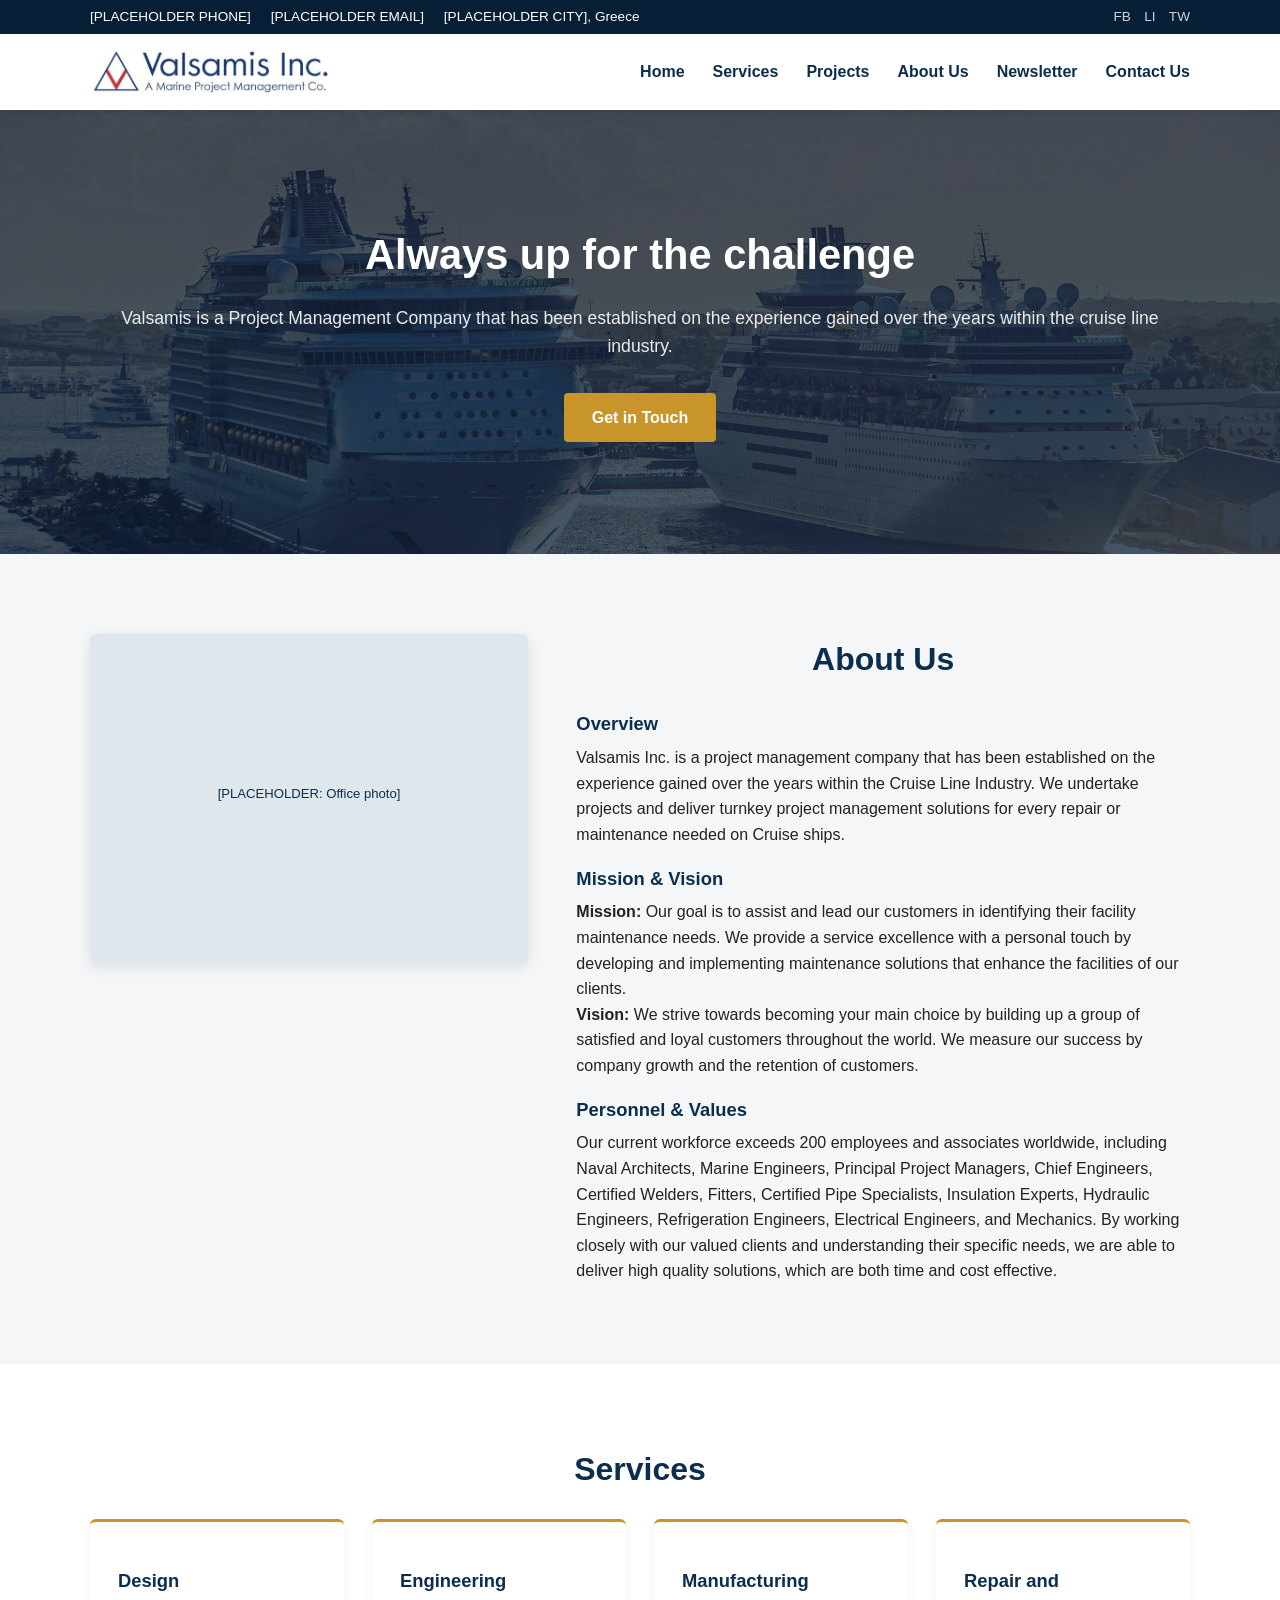
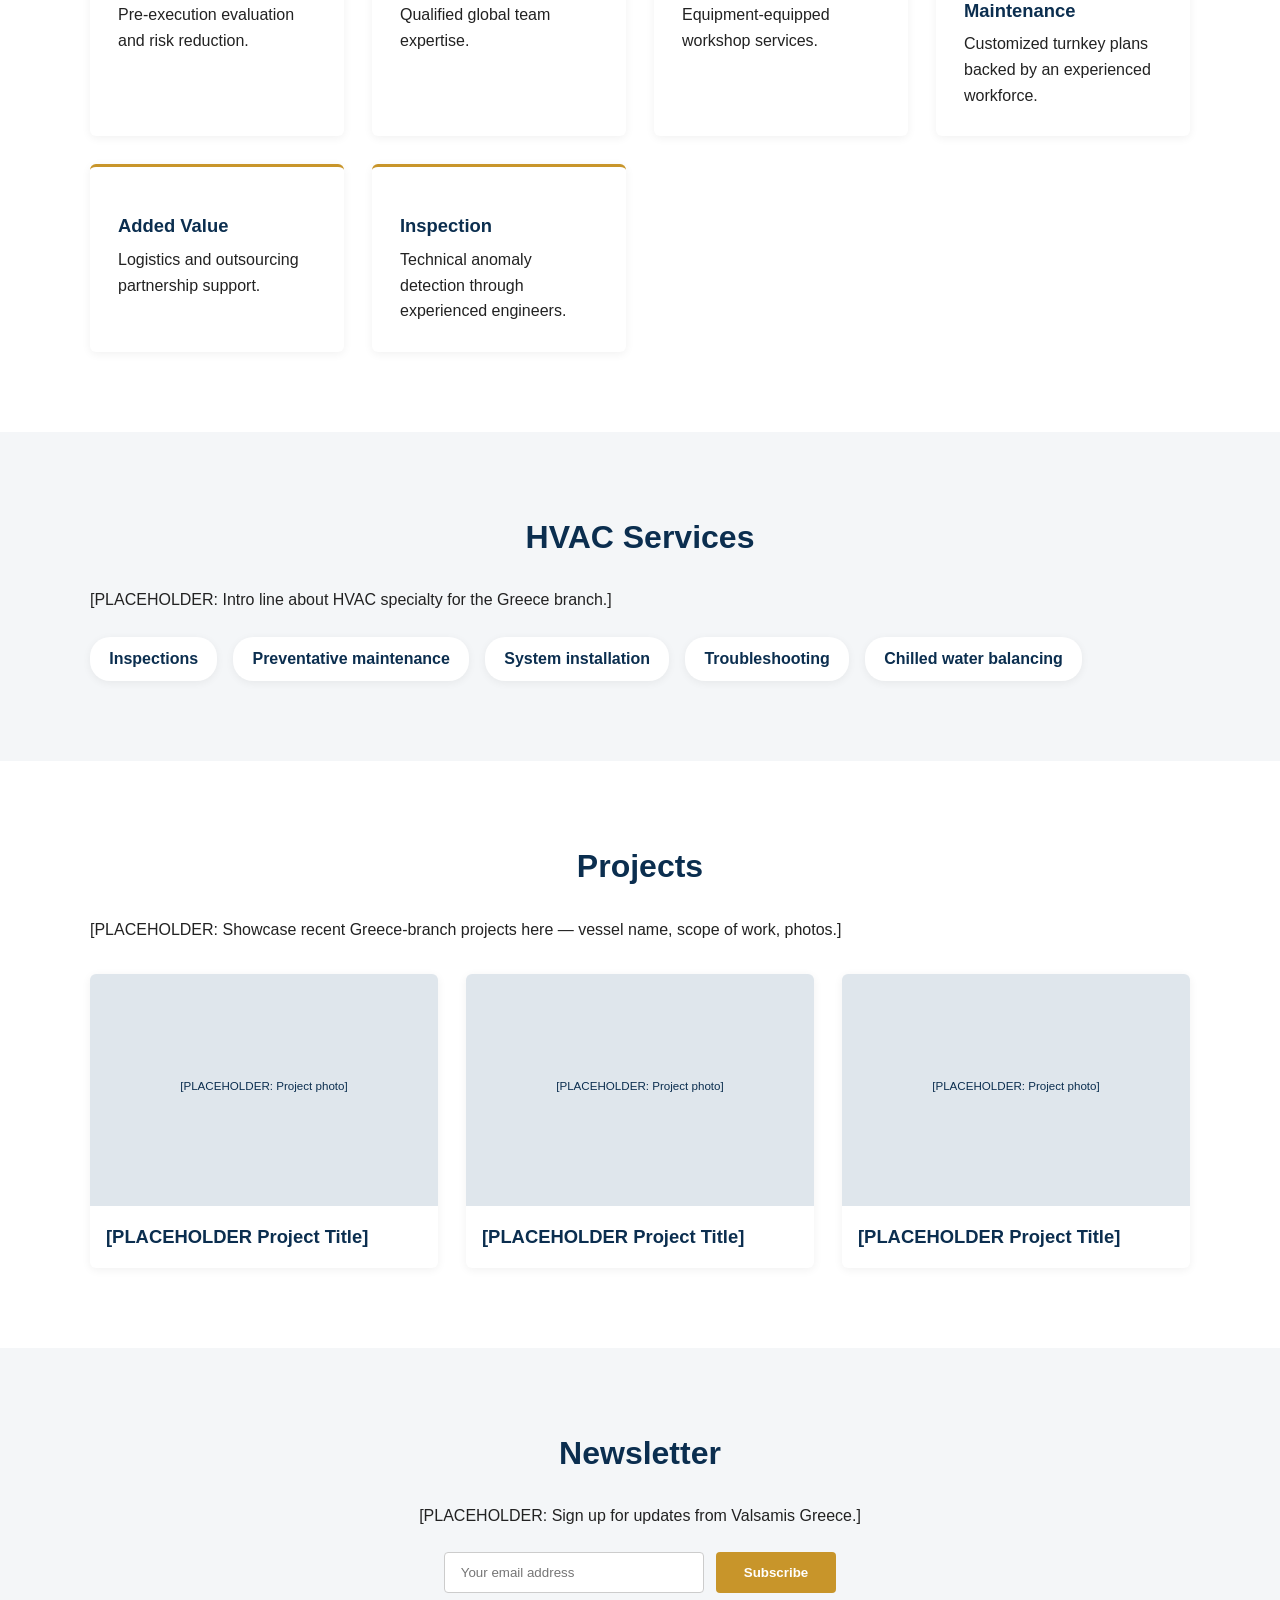
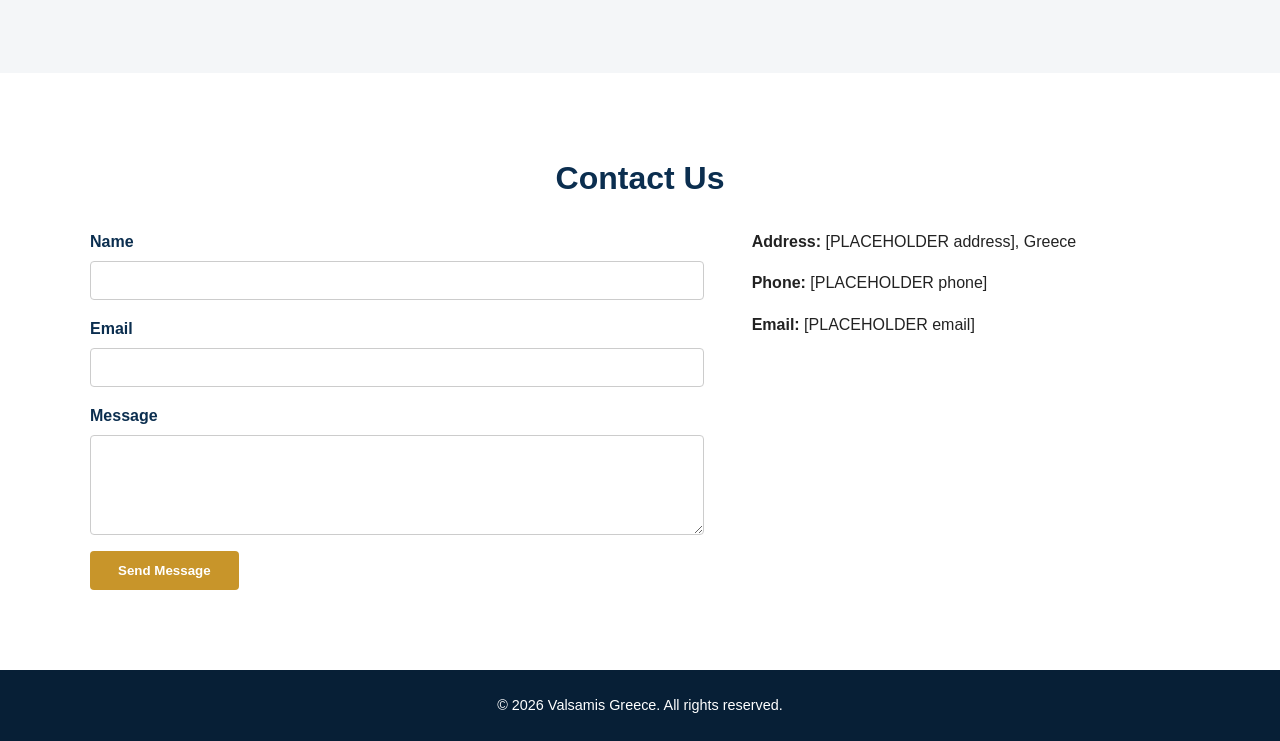
==== index.html @ dfe0c8b2 "Add real hero, About Us, Mission, Vision, and Personnel content from valsamis.com; remove Premises s" ====
<!DOCTYPE html>
<html lang="en">
<head>
  <meta charset="UTF-8">
  <meta name="viewport" content="width=device-width, initial-scale=1.0">
  <title>Valsamis Greece | Project Management Company</title>
  <meta name="description" content="Valsamis Greece - turnkey project management for cruise ship repair, maintenance, and engineering.">
  <link rel="stylesheet" href="assets/css/styles.css">
</head>
<body>

  <!-- Top info bar -->
  <div class="topbar">
    <div class="container topbar-inner">
      <div class="topbar-contact">
        <span>[PLACEHOLDER PHONE]</span>
        <span>[PLACEHOLDER EMAIL]</span>
        <span>[PLACEHOLDER CITY], Greece</span>
      </div>
      <div class="topbar-social">
        <a href="#" aria-label="Facebook">FB</a>
        <a href="#" aria-label="LinkedIn">LI</a>
        <a href="#" aria-label="Twitter">TW</a>
      </div>
    </div>
  </div>

  <!-- Header / Nav -->
  <header class="site-header">
    <div class="container header-inner">
      <a href="#home" class="logo">
        <img src="assets/img/logo.jpg" alt="Valsamis Inc. - A Marine Project Management Co." class="logo-img">
      </a>
      <button class="nav-toggle" id="navToggle" aria-label="Toggle navigation" aria-expanded="false">
        <span></span><span></span><span></span>
      </button>
      <nav class="main-nav" id="mainNav">
        <a href="#home">Home</a>
        <a href="#services">Services</a>
        <a href="#projects">Projects</a>
        <a href="#about">About Us</a>
        <a href="#newsletter">Newsletter</a>
        <a href="#contact">Contact Us</a>
      </nav>
    </div>
  </header>

  <!-- Hero -->
  <section id="home" class="hero">
    <div class="container hero-inner">
      <h1>Always up for the challenge</h1>
      <p>Valsamis is a Project Management Company that has been established on the experience gained over the years within the cruise line industry.</p>
      <a href="#contact" class="btn">Get in Touch</a>
    </div>
  </section>

  <!-- About -->
  <section id="about" class="section about">
    <div class="container about-inner">
      <div class="about-image">
        <img src="assets/img/office-placeholder.svg" alt="[PLACEHOLDER: Greece office photo]">
      </div>
      <div class="about-content">
        <h2>About Us</h2>

        <h3>Overview</h3>
        <p>Valsamis Inc. is a project management company that has been established on the experience gained over the years within the Cruise Line Industry. We undertake projects and deliver turnkey project management solutions for every repair or maintenance needed on Cruise ships.</p>

        <h3>Mission &amp; Vision</h3>
        <p><strong>Mission:</strong> Our goal is to assist and lead our customers in identifying their facility maintenance needs. We provide a service excellence with a personal touch by developing and implementing maintenance solutions that enhance the facilities of our clients.</p>
        <p><strong>Vision:</strong> We strive towards becoming your main choice by building up a group of satisfied and loyal customers throughout the world. We measure our success by company growth and the retention of customers.</p>

        <h3>Personnel &amp; Values</h3>
        <p>Our current workforce exceeds 200 employees and associates worldwide, including Naval Architects, Marine Engineers, Principal Project Managers, Chief Engineers, Certified Welders, Fitters, Certified Pipe Specialists, Insulation Experts, Hydraulic Engineers, Refrigeration Engineers, Electrical Engineers, and Mechanics. By working closely with our valued clients and understanding their specific needs, we are able to deliver high quality solutions, which are both time and cost effective.</p>
      </div>
    </div>
  </section>

  <!-- Services -->
  <section id="services" class="section services">
    <div class="container">
      <h2>Services</h2>
      <div class="service-grid">
        <div class="service-card">
          <h3>Design</h3>
          <p>Pre-execution evaluation and risk reduction.</p>
        </div>
        <div class="service-card">
          <h3>Engineering</h3>
          <p>Qualified global team expertise.</p>
        </div>
        <div class="service-card">
          <h3>Manufacturing</h3>
          <p>Equipment-equipped workshop services.</p>
        </div>
        <div class="service-card">
          <h3>Repair and Maintenance</h3>
          <p>Customized turnkey plans backed by an experienced workforce.</p>
        </div>
        <div class="service-card">
          <h3>Added Value</h3>
          <p>Logistics and outsourcing partnership support.</p>
        </div>
        <div class="service-card">
          <h3>Inspection</h3>
          <p>Technical anomaly detection through experienced engineers.</p>
        </div>
      </div>
    </div>
  </section>

  <!-- HVAC -->
  <section class="section hvac">
    <div class="container">
      <h2>HVAC Services</h2>
      <p>[PLACEHOLDER: Intro line about HVAC specialty for the Greece branch.]</p>
      <ul class="hvac-list">
        <li>Inspections</li>
        <li>Preventative maintenance</li>
        <li>System installation</li>
        <li>Troubleshooting</li>
        <li>Chilled water balancing</li>
      </ul>
    </div>
  </section>

  <!-- Projects -->
  <section id="projects" class="section projects">
    <div class="container">
      <h2>Projects</h2>
      <p>[PLACEHOLDER: Showcase recent Greece-branch projects here — vessel name, scope of work, photos.]</p>
      <div class="project-grid">
        <div class="project-card">
          <img src="assets/img/project-placeholder.svg" alt="[PLACEHOLDER project photo]">
          <h3>[PLACEHOLDER Project Title]</h3>
        </div>
        <div class="project-card">
          <img src="assets/img/project-placeholder.svg" alt="[PLACEHOLDER project photo]">
          <h3>[PLACEHOLDER Project Title]</h3>
        </div>
        <div class="project-card">
          <img src="assets/img/project-placeholder.svg" alt="[PLACEHOLDER project photo]">
          <h3>[PLACEHOLDER Project Title]</h3>
        </div>
      </div>
    </div>
  </section>

  <!-- Newsletter -->
  <section id="newsletter" class="section newsletter">
    <div class="container newsletter-inner">
      <h2>Newsletter</h2>
      <p>[PLACEHOLDER: Sign up for updates from Valsamis Greece.]</p>
      <form class="newsletter-form" action="[PLACEHOLDER: form endpoint]" method="POST">
        <input type="email" name="email" placeholder="Your email address" required>
        <button type="submit" class="btn">Subscribe</button>
      </form>
    </div>
  </section>

  <!-- Contact -->
  <section id="contact" class="section contact">
    <div class="container contact-inner">
      <h2>Contact Us</h2>
      <div class="contact-grid">
        <form class="contact-form" action="[PLACEHOLDER: form endpoint]" method="POST">
          <label>Name
            <input type="text" name="name" required>
          </label>
          <label>Email
            <input type="email" name="email" required>
          </label>
          <label>Message
            <textarea name="message" rows="5" required></textarea>
          </label>
          <button type="submit" class="btn">Send Message</button>
        </form>
        <div class="contact-info">
          <p><strong>Address:</strong> [PLACEHOLDER address], Greece</p>
          <p><strong>Phone:</strong> [PLACEHOLDER phone]</p>
          <p><strong>Email:</strong> [PLACEHOLDER email]</p>
        </div>
      </div>
    </div>
  </section>

  <!-- Footer -->
  <footer class="site-footer">
    <div class="container footer-inner">
      <p>&copy; <span id="year"></span> Valsamis Greece. All rights reserved.</p>
    </div>
  </footer>

  <script src="assets/js/script.js"></script>
</body>
</html>
---- assets/css/styles.css ----
:root {
  --navy: #0b2e4f;
  --navy-dark: #071f36;
  --gold: #c8952a;
  --gray-light: #f4f6f8;
  --gray-mid: #6b7684;
  --white: #ffffff;
  --max-width: 1140px;
}

* { box-sizing: border-box; margin: 0; padding: 0; }

html { scroll-behavior: smooth; }

body {
  font-family: 'Segoe UI', Arial, sans-serif;
  color: #222;
  line-height: 1.6;
}

.container {
  max-width: var(--max-width);
  margin: 0 auto;
  padding: 0 20px;
}

h1, h2, h3 { color: var(--navy); font-weight: 700; }
h2 { font-size: 2rem; margin-bottom: 1.5rem; text-align: center; }
h3 { font-size: 1.15rem; margin: 1rem 0 0.4rem; }

a { text-decoration: none; color: inherit; }

.btn {
  display: inline-block;
  background: var(--gold);
  color: var(--white);
  padding: 0.75rem 1.75rem;
  border-radius: 4px;
  font-weight: 600;
  border: none;
  cursor: pointer;
  transition: background 0.2s ease;
}
.btn:hover { background: #a97b1f; }

/* Topbar */
.topbar {
  background: var(--navy-dark);
  color: var(--white);
  font-size: 0.85rem;
}
.topbar-inner {
  display: flex;
  justify-content: space-between;
  align-items: center;
  padding: 6px 20px;
  flex-wrap: wrap;
  gap: 6px;
}
.topbar-contact span { margin-right: 1rem; }
.topbar-social a { margin-left: 0.6rem; opacity: 0.8; }
.topbar-social a:hover { opacity: 1; }

/* Header */
.site-header {
  background: var(--white);
  box-shadow: 0 2px 6px rgba(0,0,0,0.08);
  position: sticky;
  top: 0;
  z-index: 100;
}
.header-inner {
  display: flex;
  align-items: center;
  justify-content: space-between;
  padding: 1rem 20px;
}
.logo {
  display: flex;
  align-items: center;
}
.logo-img {
  height: 44px;
  width: auto;
  display: block;
}

.main-nav { display: flex; gap: 1.75rem; }
.main-nav a {
  font-weight: 600;
  color: var(--navy);
  transition: color 0.2s ease;
}
.main-nav a:hover { color: var(--gold); }

.nav-toggle {
  display: none;
  flex-direction: column;
  gap: 5px;
  background: none;
  border: none;
  cursor: pointer;
}
.nav-toggle span {
  width: 26px;
  height: 3px;
  background: var(--navy);
  border-radius: 2px;
}

/* Hero */
.hero {
  background: linear-gradient(rgba(7,31,54,0.75), rgba(7,31,54,0.75)),
              url('../img/hero-bg.jpg') center/cover no-repeat;
  color: var(--white);
  text-align: center;
  padding: 7rem 20px;
}
.hero h1 { color: var(--white); font-size: 2.6rem; margin-bottom: 1rem; }
.hero p { font-size: 1.1rem; margin-bottom: 2rem; opacity: 0.9; }

/* Sections */
.section { padding: 5rem 0; }
.section:nth-of-type(even) { background: var(--gray-light); }

/* About */
.about-inner {
  display: grid;
  grid-template-columns: 1fr 1.4fr;
  gap: 3rem;
  align-items: start;
}
.about-image img {
  width: 100%;
  border-radius: 6px;
  box-shadow: 0 4px 14px rgba(0,0,0,0.1);
}

/* Services */
.service-grid {
  display: grid;
  grid-template-columns: repeat(auto-fit, minmax(220px, 1fr));
  gap: 1.75rem;
}
.service-card {
  background: var(--white);
  border-top: 3px solid var(--gold);
  padding: 1.75rem;
  border-radius: 6px;
  box-shadow: 0 2px 10px rgba(0,0,0,0.06);
}

/* HVAC */
.hvac-list {
  list-style: none;
  display: flex;
  flex-wrap: wrap;
  gap: 1rem;
  margin-top: 1.5rem;
}
.hvac-list li {
  background: var(--white);
  padding: 0.6rem 1.2rem;
  border-radius: 20px;
  font-weight: 600;
  color: var(--navy);
  box-shadow: 0 2px 8px rgba(0,0,0,0.06);
}

/* Projects */
.project-grid {
  display: grid;
  grid-template-columns: repeat(auto-fit, minmax(240px, 1fr));
  gap: 1.75rem;
  margin-top: 2rem;
}
.project-card {
  background: var(--white);
  border-radius: 6px;
  overflow: hidden;
  box-shadow: 0 2px 10px rgba(0,0,0,0.06);
}
.project-card img { width: 100%; display: block; }
.project-card h3 { padding: 1rem; margin: 0; }

/* Newsletter */
.newsletter-inner { text-align: center; }
.newsletter-form {
  display: flex;
  justify-content: center;
  gap: 0.75rem;
  margin-top: 1.5rem;
  flex-wrap: wrap;
}
.newsletter-form input {
  padding: 0.75rem 1rem;
  border: 1px solid #ccc;
  border-radius: 4px;
  min-width: 260px;
}

/* Contact */
.contact-grid {
  display: grid;
  grid-template-columns: 1.4fr 1fr;
  gap: 3rem;
}
.contact-form { display: flex; flex-direction: column; gap: 1rem; }
.contact-form label {
  display: flex;
  flex-direction: column;
  font-weight: 600;
  color: var(--navy);
  gap: 0.4rem;
}
.contact-form input,
.contact-form textarea {
  padding: 0.7rem;
  border: 1px solid #ccc;
  border-radius: 4px;
  font-family: inherit;
}
.contact-form .btn { align-self: flex-start; }
.contact-info p { margin-bottom: 1rem; }

/* Footer */
.site-footer {
  background: var(--navy-dark);
  color: var(--white);
  text-align: center;
  padding: 1.5rem 0;
  font-size: 0.9rem;
}

/* Responsive */
@media (max-width: 800px) {
  .about-inner, .contact-grid { grid-template-columns: 1fr; }
  .nav-toggle { display: flex; }
  .main-nav {
    position: absolute;
    top: 100%;
    left: 0;
    right: 0;
    background: var(--white);
    flex-direction: column;
    padding: 1rem 20px;
    display: none;
    box-shadow: 0 6px 10px rgba(0,0,0,0.08);
  }
  .main-nav.open { display: flex; }
}
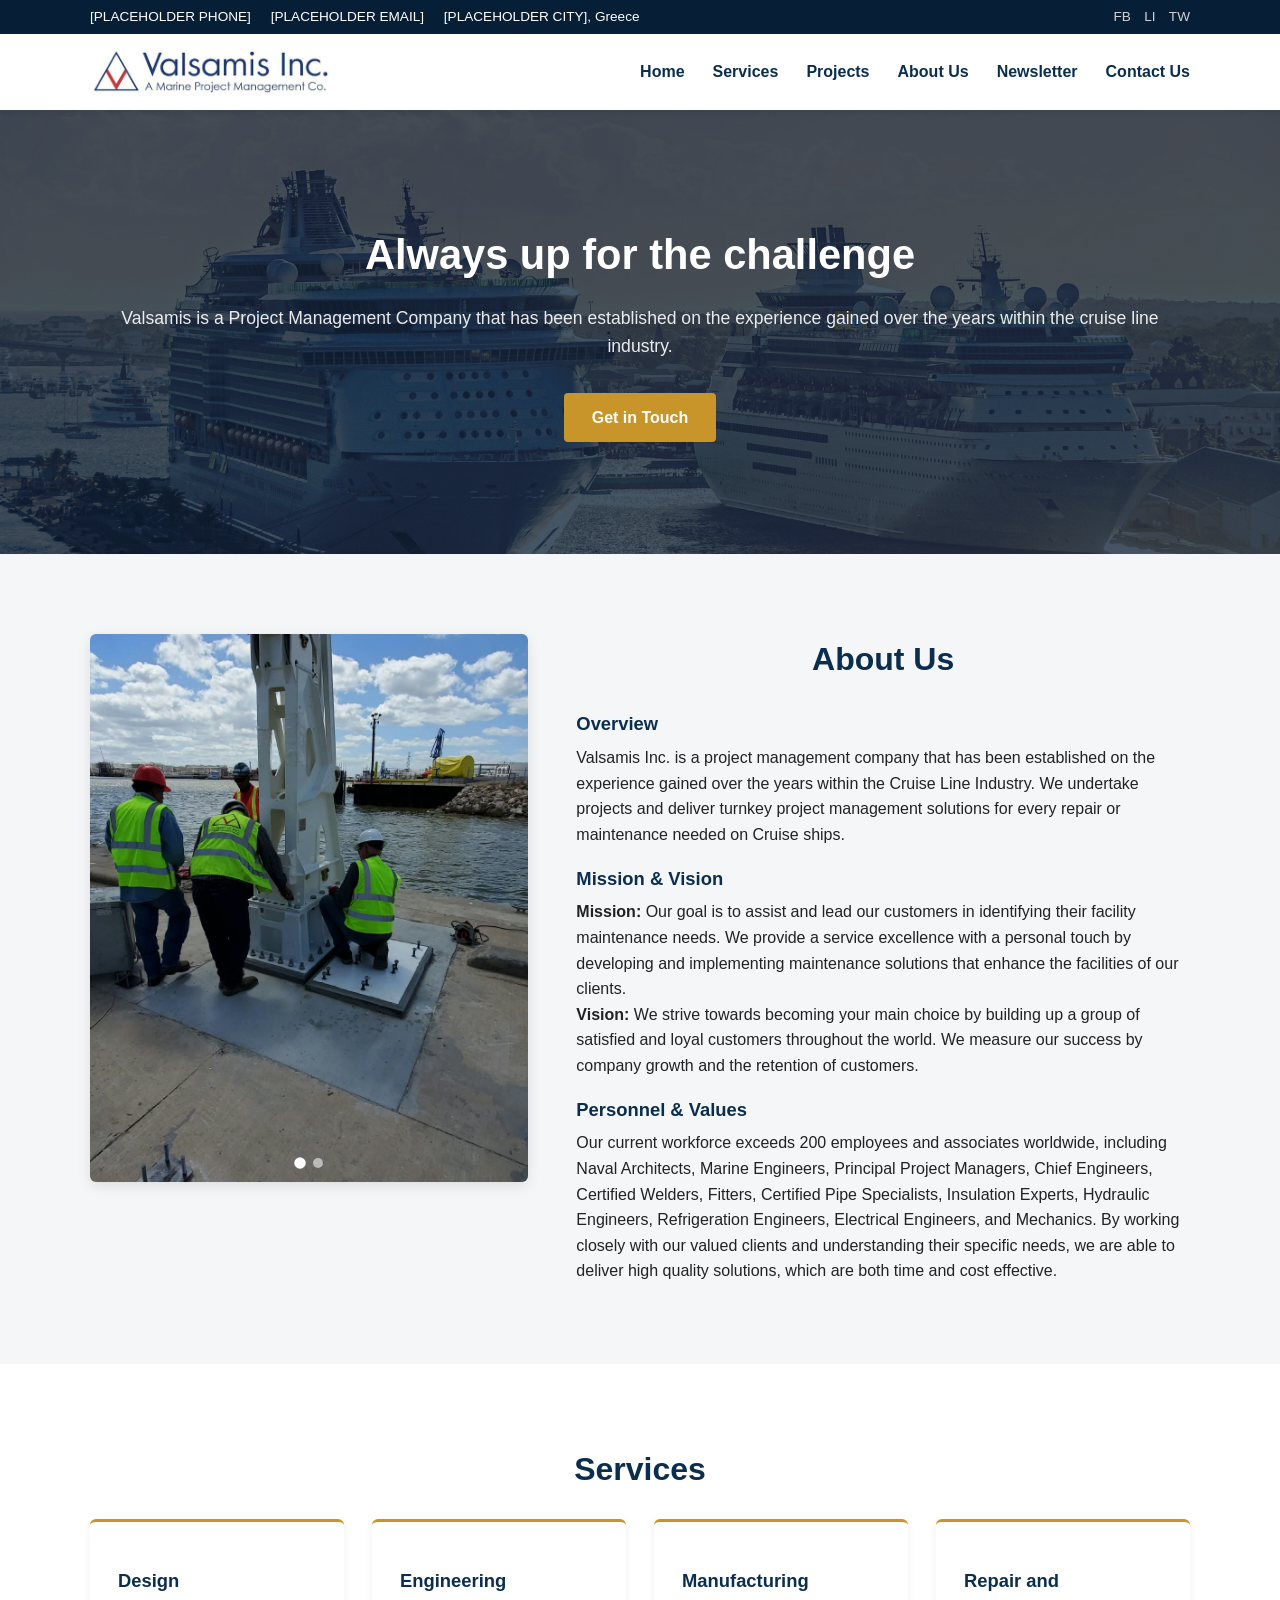
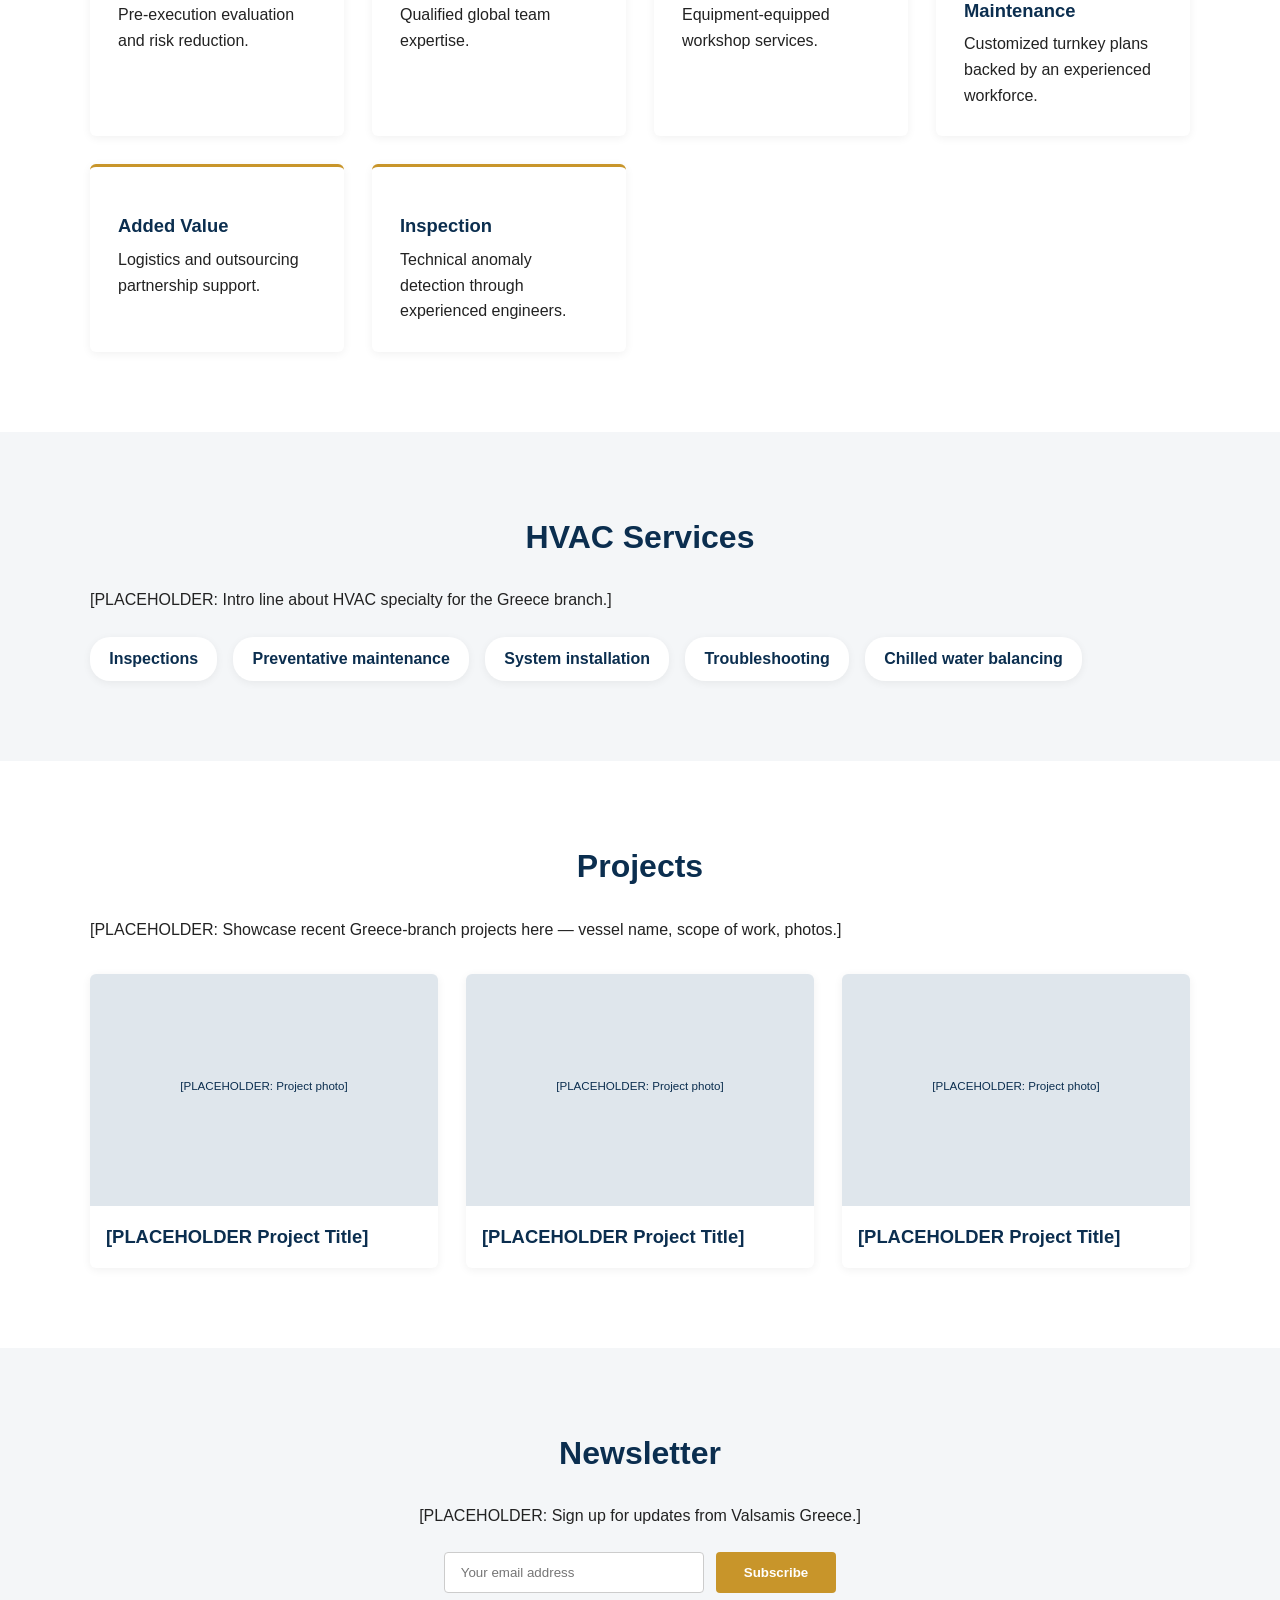
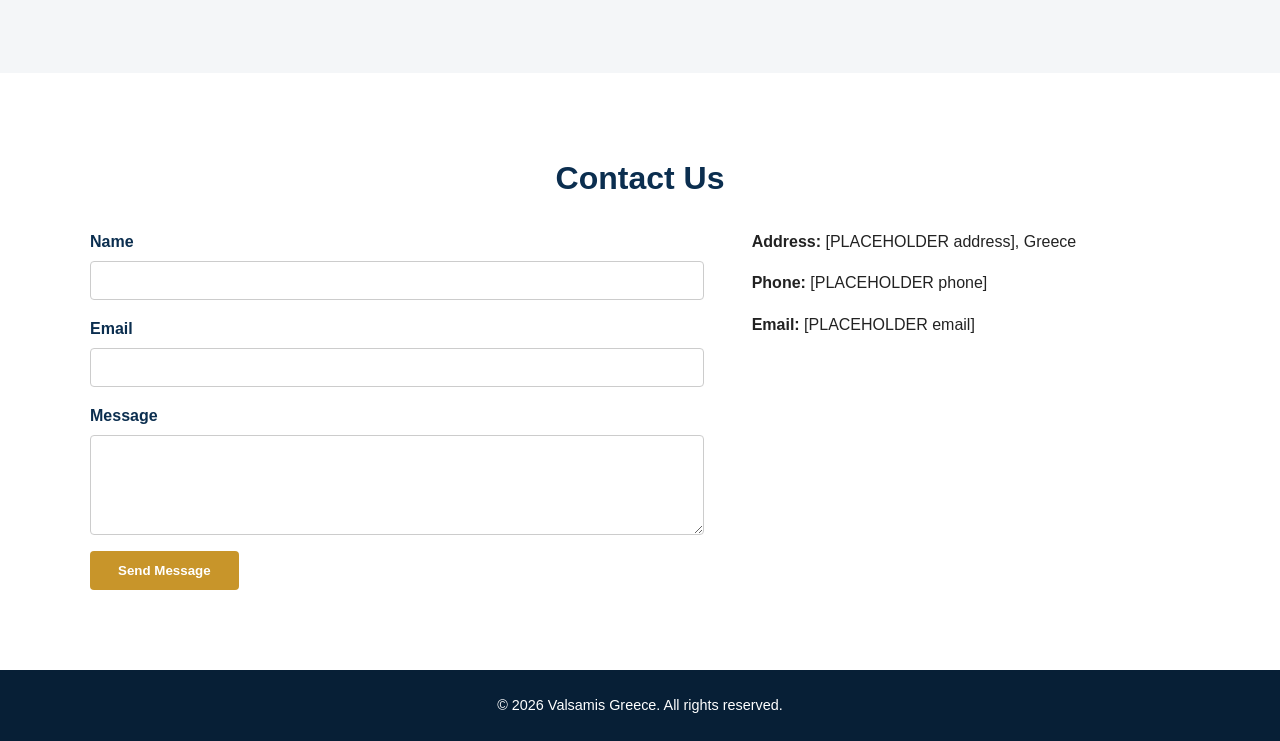
==== commit 5a63f20d: "Add auto-playing photo slideshow with dot navigation to About section" ====
--- a/index.html
+++ b/index.html
@@ -58,7 +58,7 @@
   <section id="about" class="section about">
     <div class="container about-inner">
       <div class="about-image">
-        <img src="assets/img/office-placeholder.svg" alt="[PLACEHOLDER: Greece office photo]">
+        <div class="slideshow" id="aboutSlideshow"></div>
       </div>
       <div class="about-content">
         <h2>About Us</h2>
--- a/assets/css/styles.css
+++ b/assets/css/styles.css
@@ -130,11 +130,46 @@
   gap: 3rem;
   align-items: start;
 }
-.about-image img {
+.slideshow {
+  position: relative;
   width: 100%;
+  aspect-ratio: 4 / 5;
   border-radius: 6px;
+  overflow: hidden;
   box-shadow: 0 4px 14px rgba(0,0,0,0.1);
-}
+  background: var(--gray-light);
+}
+.slideshow .slide {
+  position: absolute;
+  inset: 0;
+  width: 100%;
+  height: 100%;
+  object-fit: cover;
+  opacity: 0;
+  transition: opacity 0.8s ease;
+}
+.slideshow .slide.active { opacity: 1; }
+.slideshow-dots {
+  position: absolute;
+  bottom: 14px;
+  left: 50%;
+  transform: translateX(-50%);
+  display: flex;
+  gap: 8px;
+  z-index: 2;
+}
+.slideshow-dots .dot {
+  width: 10px;
+  height: 10px;
+  border-radius: 50%;
+  border: none;
+  background: rgba(255,255,255,0.55);
+  cursor: pointer;
+  padding: 0;
+  transition: background 0.2s ease, transform 0.2s ease;
+}
+.slideshow-dots .dot:hover { background: rgba(255,255,255,0.8); }
+.slideshow-dots .dot.active { background: var(--white); transform: scale(1.15); }
 
 /* Services */
 .service-grid {
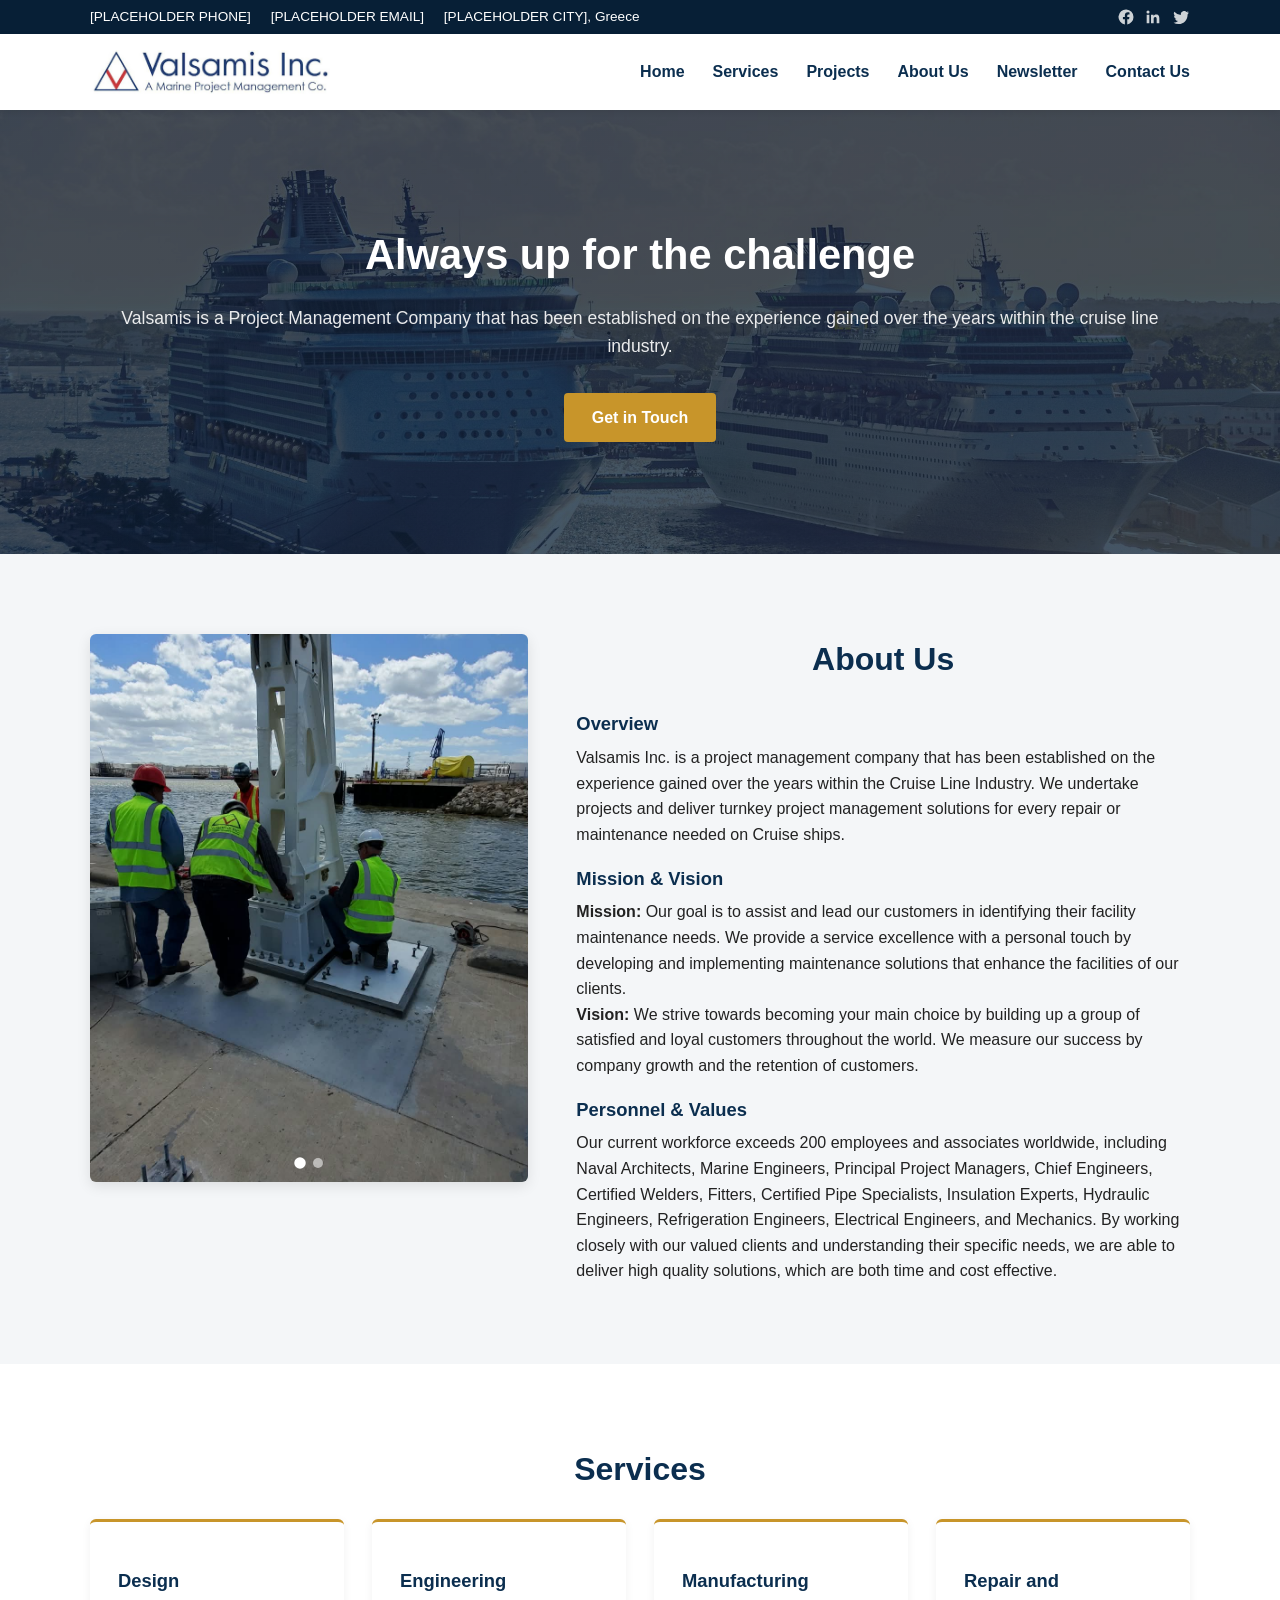
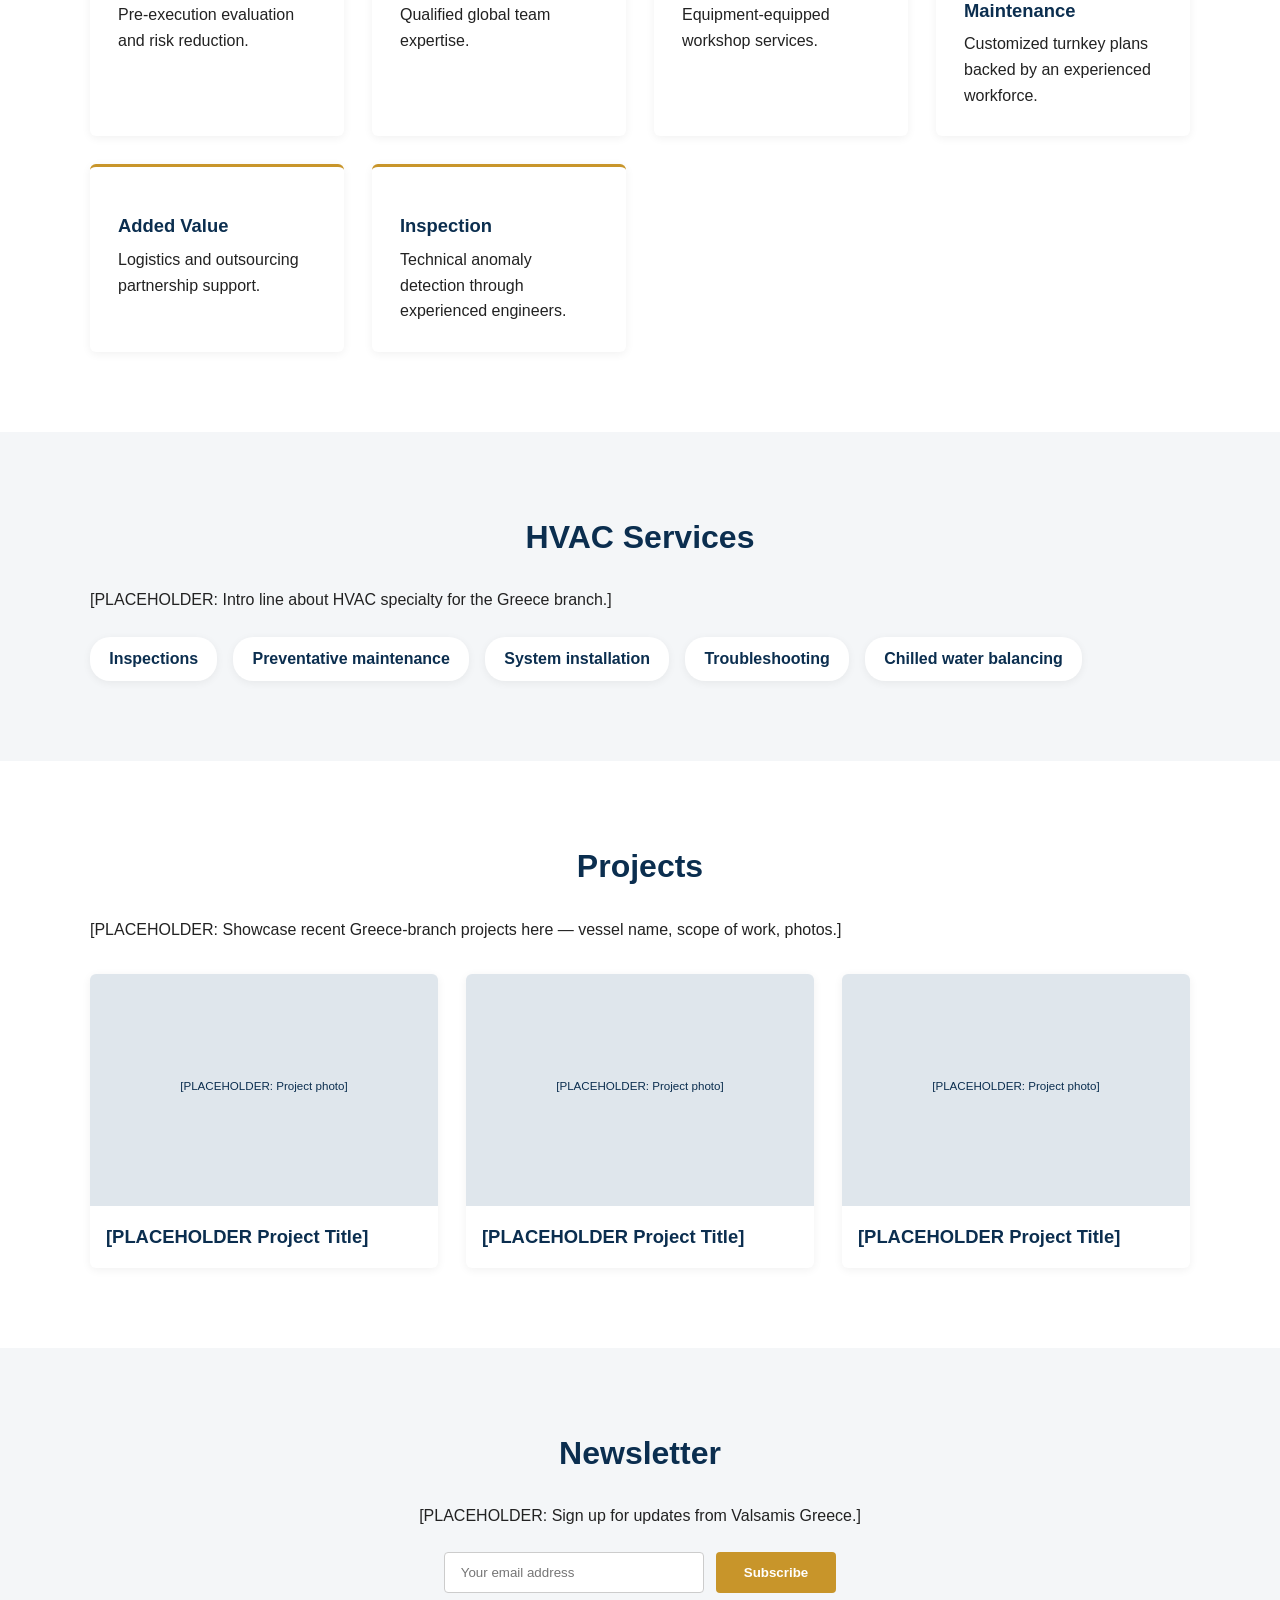
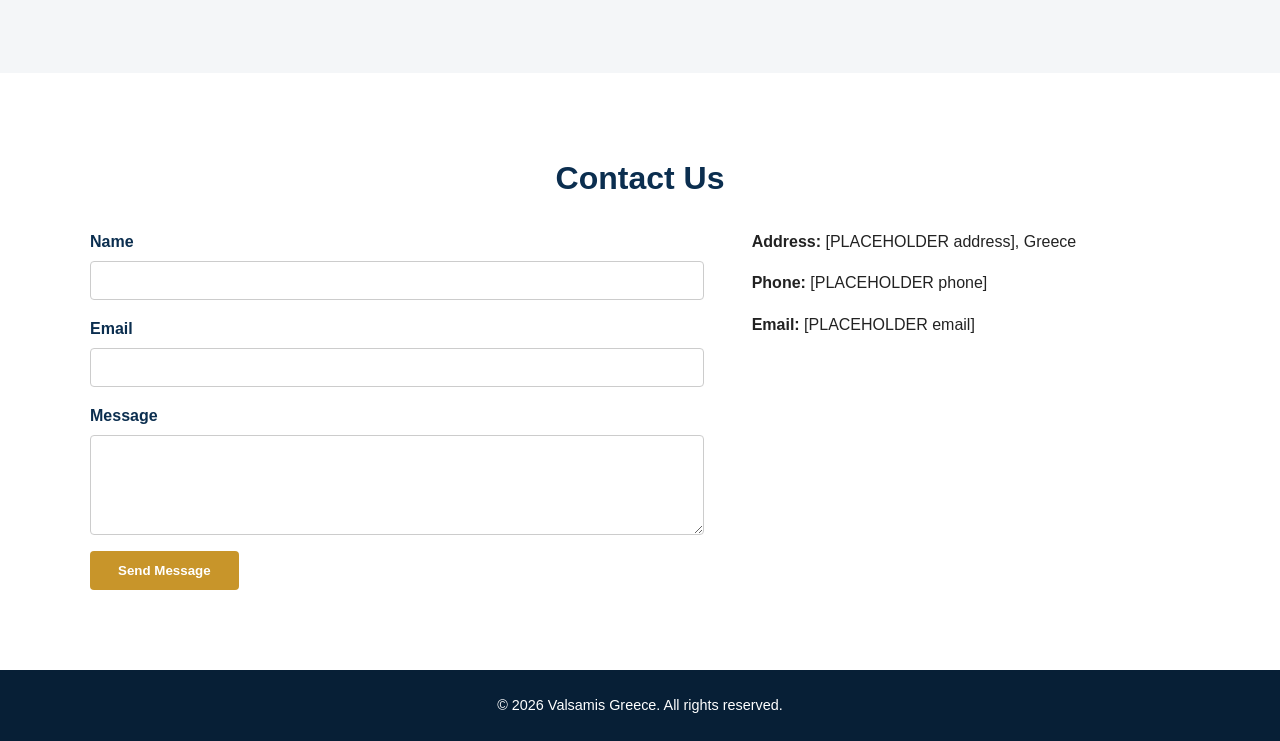
==== commit f65ff61d: "Replace text logo with Valsamis Inc. logo image in header Add SVG social icons (Facebook, LinkedIn, " ====
--- a/index.html
+++ b/index.html
@@ -18,9 +18,15 @@
         <span>[PLACEHOLDER CITY], Greece</span>
       </div>
       <div class="topbar-social">
-        <a href="#" aria-label="Facebook">FB</a>
-        <a href="#" aria-label="LinkedIn">LI</a>
-        <a href="#" aria-label="Twitter">TW</a>
+        <a href="https://www.facebook.com/valsamisinc/" target="_blank" rel="noopener" aria-label="Facebook">
+          <svg viewBox="0 0 24 24" width="18" height="18" fill="currentColor" aria-hidden="true"><path d="M22 12a10 10 0 1 0-11.5 9.87v-6.98H7.9V12h2.6V9.8c0-2.57 1.53-4 3.87-4 1.12 0 2.3.2 2.3.2v2.5h-1.3c-1.28 0-1.68.8-1.68 1.62V12h2.85l-.46 2.89h-2.39v6.98A10 10 0 0 0 22 12Z"/></svg>
+        </a>
+        <a href="https://pe.linkedin.com/company/valsamis" target="_blank" rel="noopener" aria-label="LinkedIn">
+          <svg viewBox="0 0 24 24" width="18" height="18" fill="currentColor" aria-hidden="true"><path d="M20.45 20.45h-3.55v-5.57c0-1.33-.02-3.03-1.85-3.03-1.85 0-2.14 1.45-2.14 2.94v5.66H9.36V9h3.41v1.56h.05c.47-.9 1.63-1.85 3.36-1.85 3.6 0 4.27 2.37 4.27 5.45v6.29zM5.34 7.43a2.06 2.06 0 1 1 0-4.12 2.06 2.06 0 0 1 0 4.12zM7.12 20.45H3.56V9h3.56v11.45z"/></svg>
+        </a>
+        <a href="https://x.com/valsamisinc" target="_blank" rel="noopener" aria-label="Twitter">
+          <svg viewBox="0 0 24 24" width="18" height="18" fill="currentColor" aria-hidden="true"><path d="M22.46 6c-.77.35-1.6.58-2.46.69a4.3 4.3 0 0 0 1.88-2.37 8.59 8.59 0 0 1-2.72 1.04 4.28 4.28 0 0 0-7.29 3.9A12.14 12.14 0 0 1 3.16 4.9a4.28 4.28 0 0 0 1.32 5.71 4.25 4.25 0 0 1-1.94-.54v.05a4.28 4.28 0 0 0 3.43 4.2 4.3 4.3 0 0 1-1.93.07 4.28 4.28 0 0 0 4 2.97A8.6 8.6 0 0 1 2 19.54a12.13 12.13 0 0 0 6.57 1.92c7.88 0 12.2-6.53 12.2-12.2 0-.19 0-.37-.01-.56A8.7 8.7 0 0 0 22.46 6Z"/></svg>
+        </a>
       </div>
     </div>
   </div>
--- a/assets/css/styles.css
+++ b/assets/css/styles.css
@@ -58,7 +58,14 @@
   gap: 6px;
 }
 .topbar-contact span { margin-right: 1rem; }
-.topbar-social a { margin-left: 0.6rem; opacity: 0.8; }
+.topbar-social { display: flex; align-items: center; }
+.topbar-social a {
+  display: flex;
+  align-items: center;
+  margin-left: 0.6rem;
+  opacity: 0.8;
+  transition: opacity 0.2s ease;
+}
 .topbar-social a:hover { opacity: 1; }
 
 /* Header */
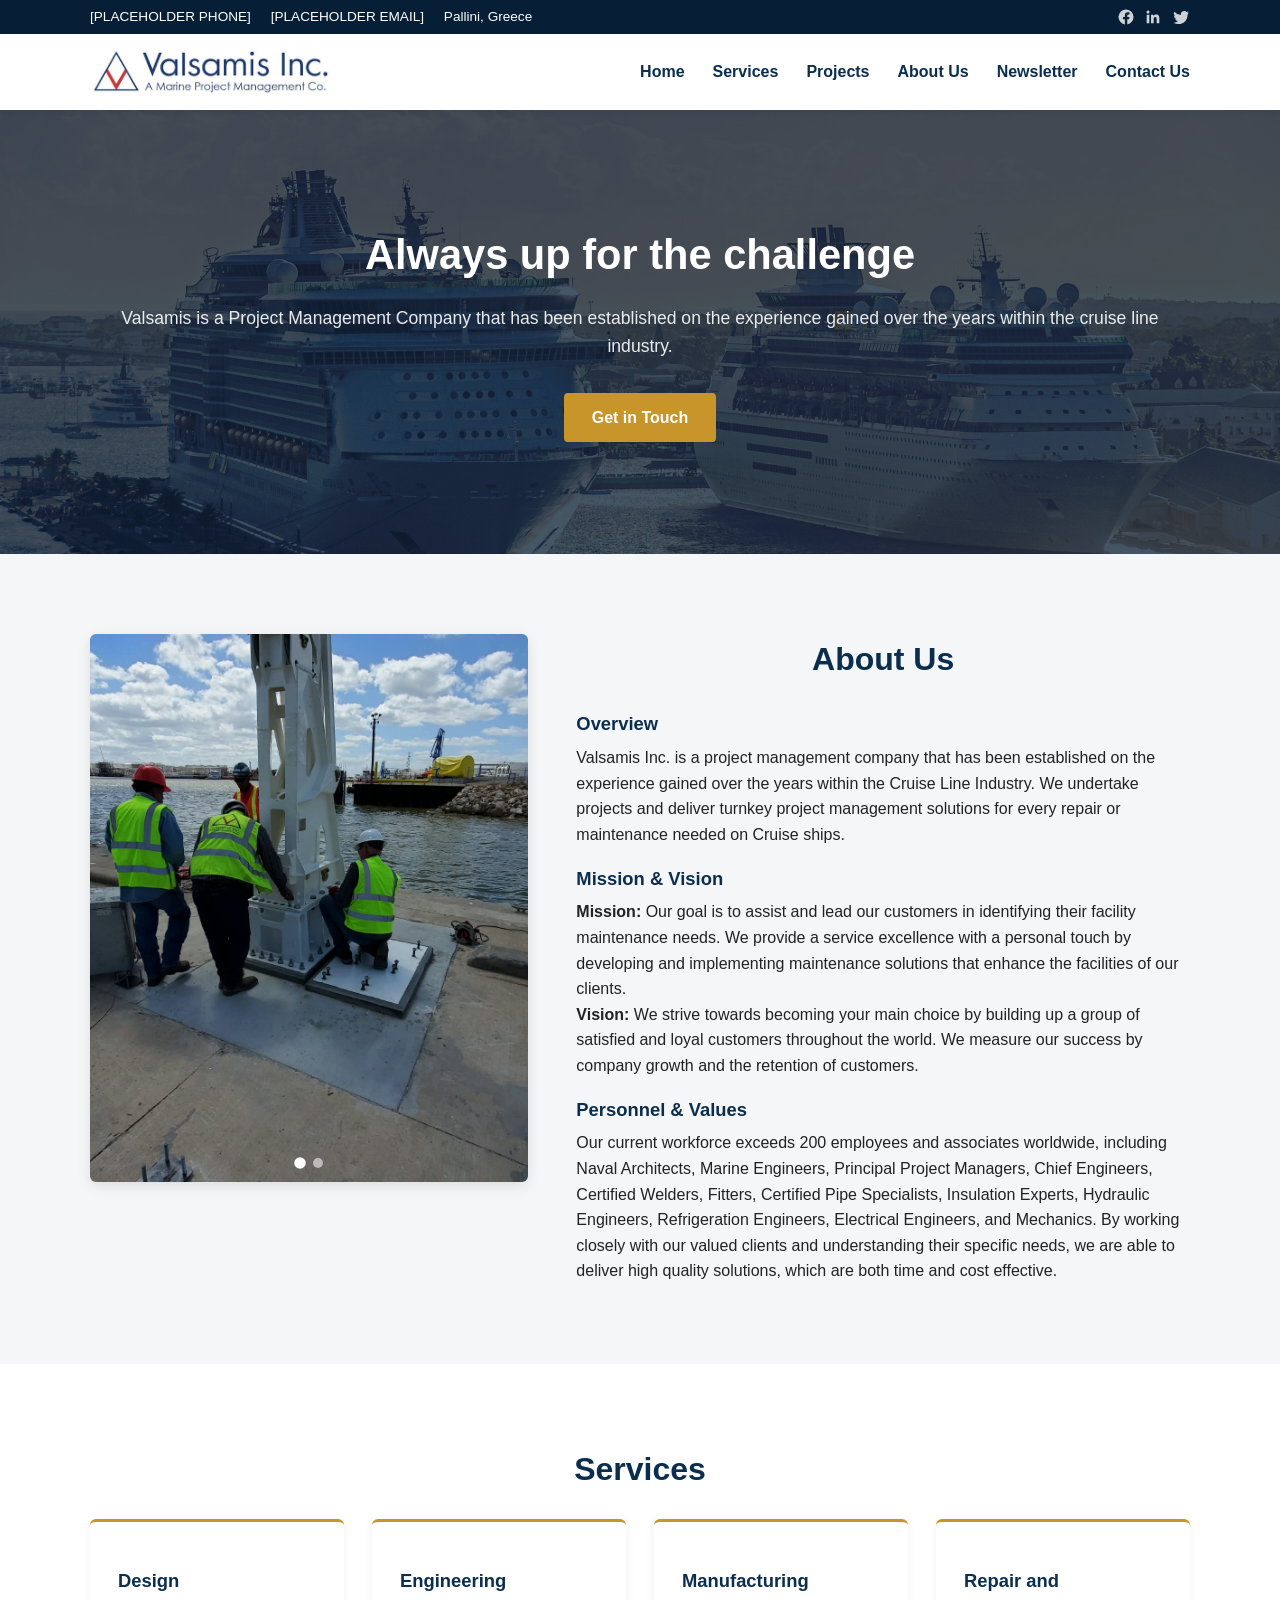
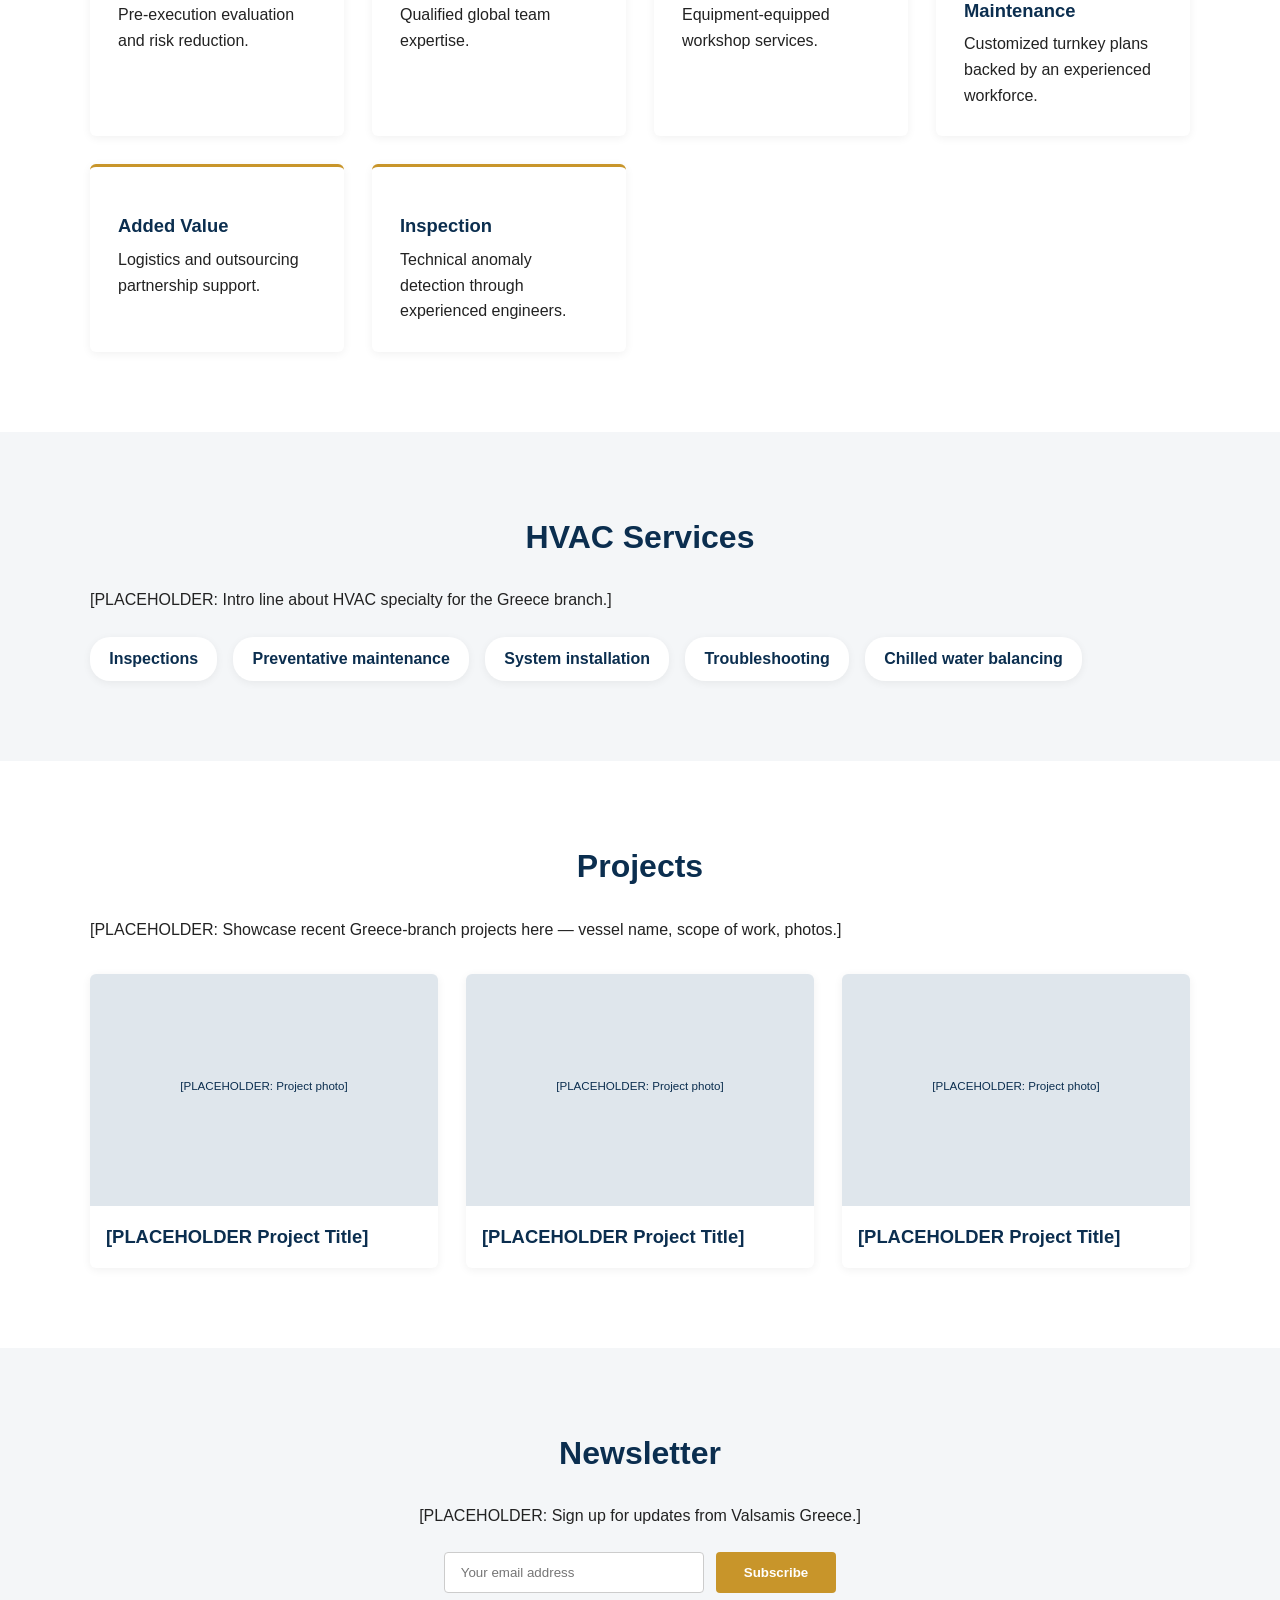
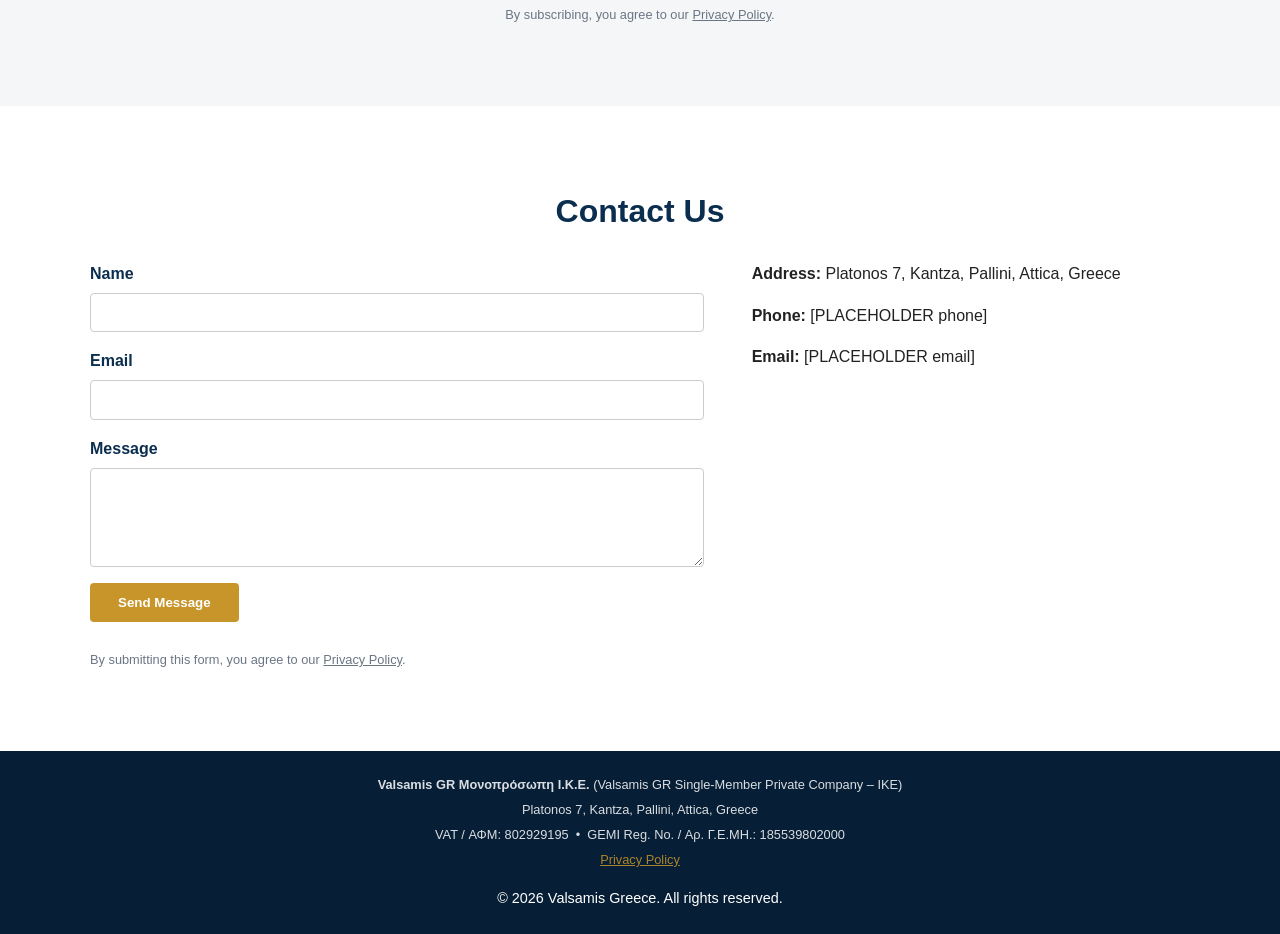
==== commit c2b41743: "Add Greek legal compliance items: company registration details in footer, Privacy Policy page, and f" ====
--- a/index.html
+++ b/index.html
@@ -15,7 +15,7 @@
       <div class="topbar-contact">
         <span>[PLACEHOLDER PHONE]</span>
         <span>[PLACEHOLDER EMAIL]</span>
-        <span>[PLACEHOLDER CITY], Greece</span>
+        <span>Pallini, Greece</span>
       </div>
       <div class="topbar-social">
         <a href="https://www.facebook.com/valsamisinc/" target="_blank" rel="noopener" aria-label="Facebook">
@@ -161,6 +161,7 @@
         <input type="email" name="email" placeholder="Your email address" required>
         <button type="submit" class="btn">Subscribe</button>
       </form>
+      <p class="form-consent">By subscribing, you agree to our <a href="privacy.html">Privacy Policy</a>.</p>
     </div>
   </section>
 
@@ -180,9 +181,10 @@
             <textarea name="message" rows="5" required></textarea>
           </label>
           <button type="submit" class="btn">Send Message</button>
+          <p class="form-consent">By submitting this form, you agree to our <a href="privacy.html">Privacy Policy</a>.</p>
         </form>
         <div class="contact-info">
-          <p><strong>Address:</strong> [PLACEHOLDER address], Greece</p>
+          <p><strong>Address:</strong> Platonos 7, Kantza, Pallini, Attica, Greece</p>
           <p><strong>Phone:</strong> [PLACEHOLDER phone]</p>
           <p><strong>Email:</strong> [PLACEHOLDER email]</p>
         </div>
@@ -193,6 +195,12 @@
   <!-- Footer -->
   <footer class="site-footer">
     <div class="container footer-inner">
+      <div class="footer-legal">
+        <p><strong>Valsamis GR Μονοπρόσωπη Ι.Κ.Ε.</strong> (Valsamis GR Single-Member Private Company &ndash; IKE)</p>
+        <p>Platonos 7, Kantza, Pallini, Attica, Greece</p>
+        <p>VAT / ΑΦΜ: 802929195 &nbsp;&bull;&nbsp; GEMI Reg. No. / Αρ. Γ.Ε.ΜΗ.: 185539802000</p>
+        <p><a href="privacy.html">Privacy Policy</a></p>
+      </div>
       <p>&copy; <span id="year"></span> Valsamis Greece. All rights reserved.</p>
     </div>
   </footer>
--- a/assets/css/styles.css
+++ b/assets/css/styles.css
@@ -240,6 +240,12 @@
   border-radius: 4px;
   min-width: 260px;
 }
+.form-consent {
+  font-size: 0.8rem;
+  color: var(--gray-mid);
+  margin-top: 0.75rem;
+}
+.form-consent a { text-decoration: underline; }
 
 /* Contact */
 .contact-grid {
@@ -264,6 +270,20 @@
 }
 .contact-form .btn { align-self: flex-start; }
 .contact-info p { margin-bottom: 1rem; }
+
+/* Privacy Policy page */
+.back-nav a {
+  font-weight: 600;
+  color: var(--navy);
+  transition: color 0.2s ease;
+}
+.back-nav a:hover { color: var(--gold); }
+.policy-content { max-width: 760px; margin: 0 auto; }
+.policy-content h3 { margin-top: 2rem; }
+.policy-content p { margin-bottom: 1rem; }
+.policy-list { padding-left: 1.5rem; margin-bottom: 1rem; }
+.policy-list li { margin-bottom: 0.4rem; }
+.policy-note { color: var(--gray-mid); font-size: 0.9rem; margin-top: 2rem; }
 
 /* Footer */
 .site-footer {
@@ -273,6 +293,13 @@
   padding: 1.5rem 0;
   font-size: 0.9rem;
 }
+.footer-legal {
+  font-size: 0.8rem;
+  opacity: 0.85;
+  margin-bottom: 1rem;
+}
+.footer-legal p { margin-bottom: 0.3rem; }
+.footer-legal a { color: var(--gold); text-decoration: underline; }
 
 /* Responsive */
 @media (max-width: 800px) {
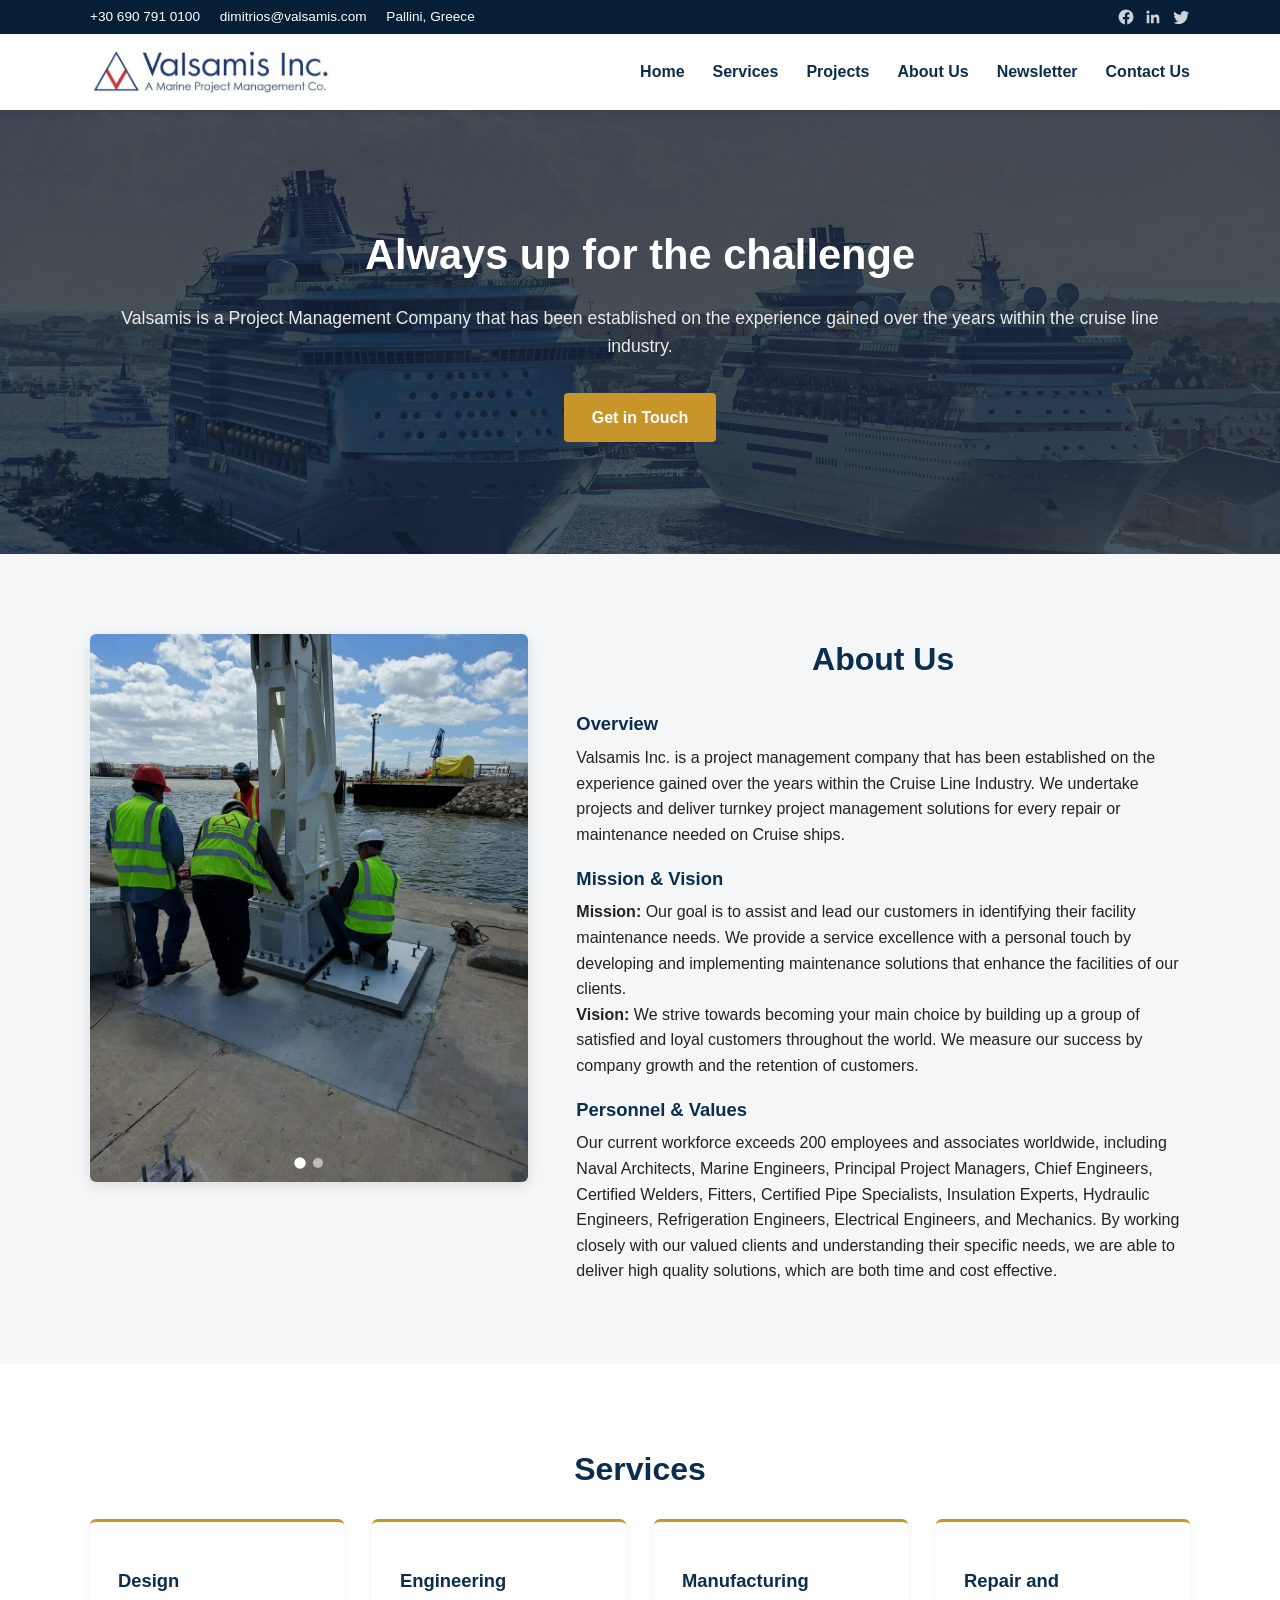
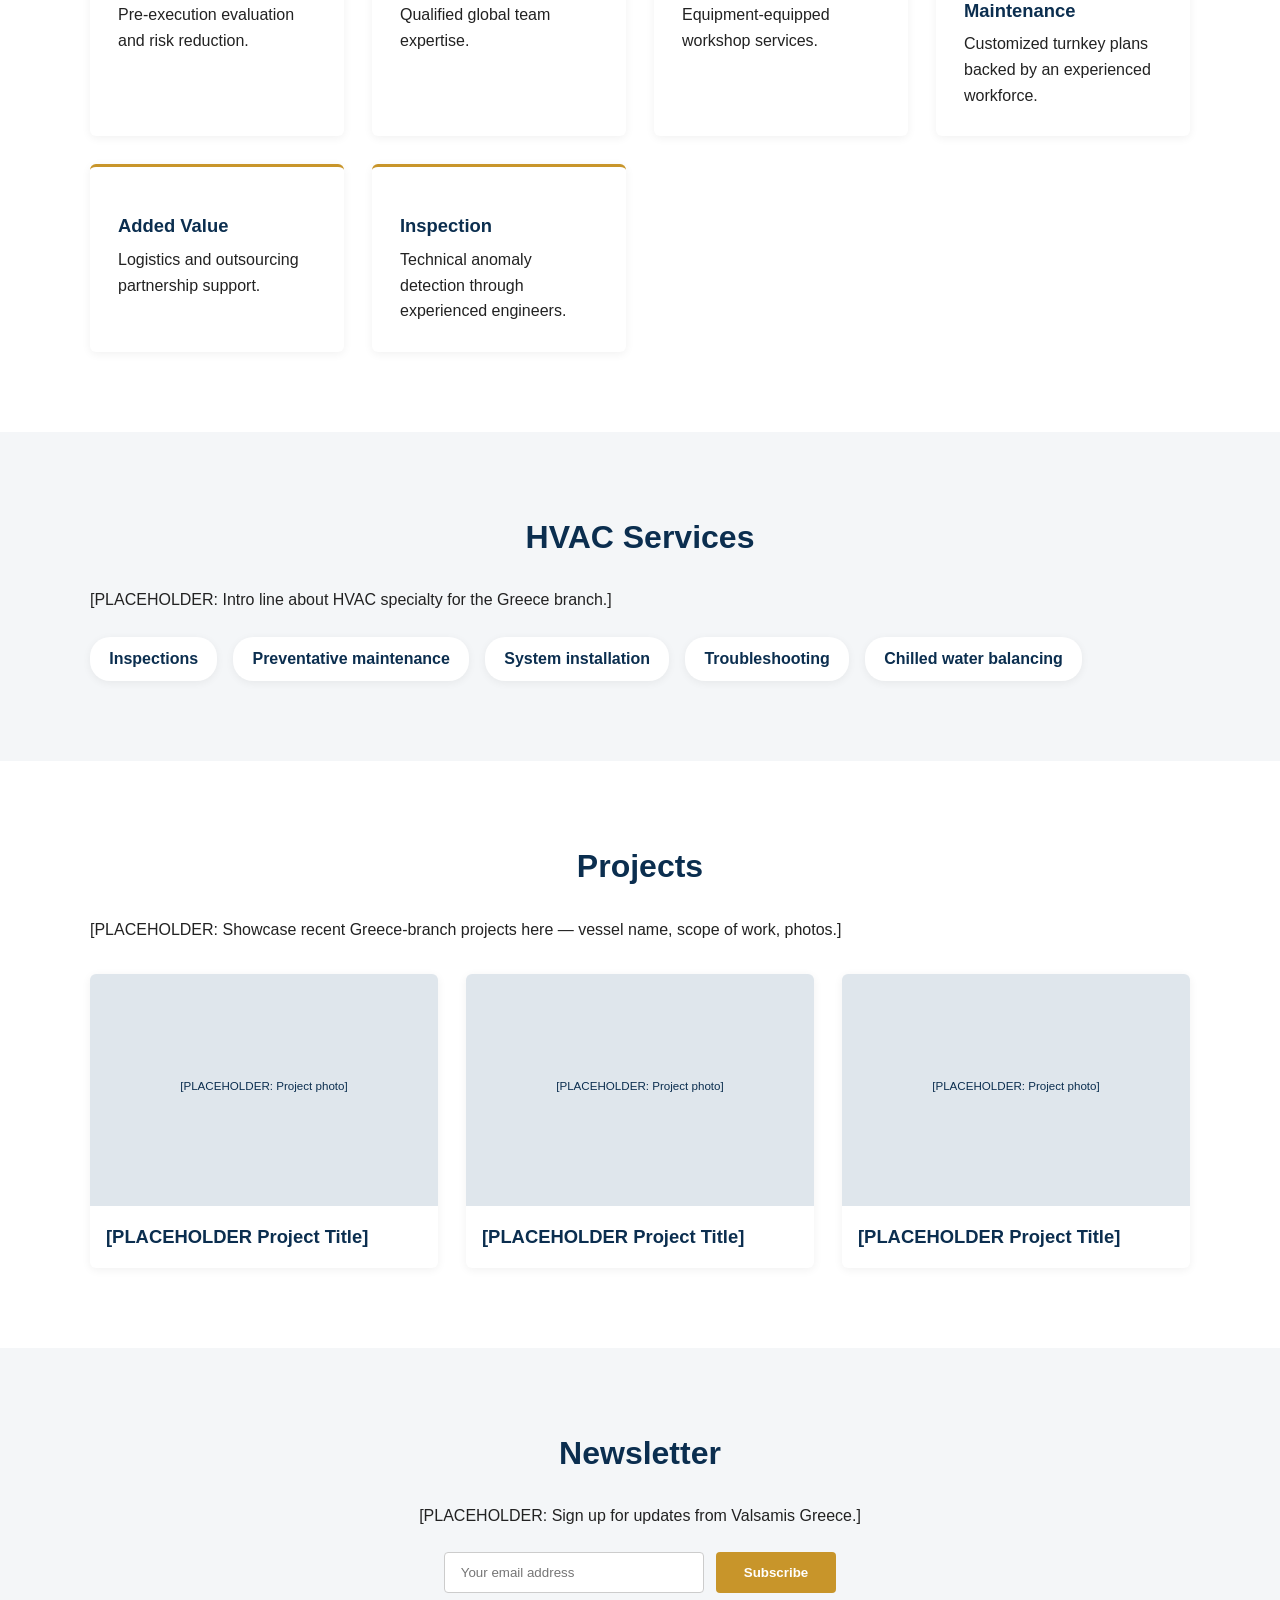
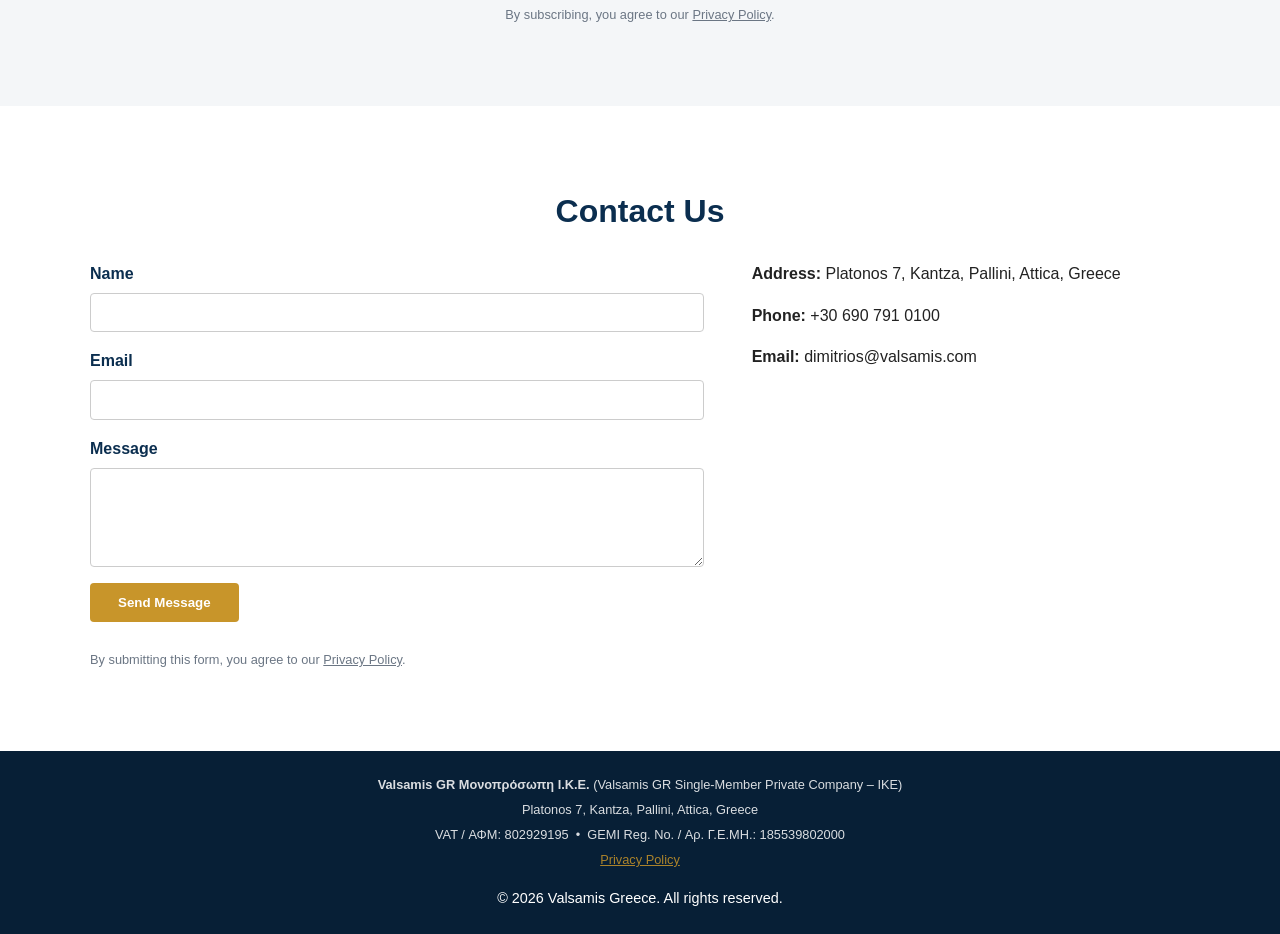
==== commit a7450947: "Add real phone and email contact details" ====
--- a/index.html
+++ b/index.html
@@ -13,8 +13,8 @@
   <div class="topbar">
     <div class="container topbar-inner">
       <div class="topbar-contact">
-        <span>[PLACEHOLDER PHONE]</span>
-        <span>[PLACEHOLDER EMAIL]</span>
+        <span><a href="tel:+306907910100">+30 690 791 0100</a></span>
+        <span><a href="mailto:dimitrios@valsamis.com">dimitrios@valsamis.com</a></span>
         <span>Pallini, Greece</span>
       </div>
       <div class="topbar-social">
@@ -185,8 +185,8 @@
         </form>
         <div class="contact-info">
           <p><strong>Address:</strong> Platonos 7, Kantza, Pallini, Attica, Greece</p>
-          <p><strong>Phone:</strong> [PLACEHOLDER phone]</p>
-          <p><strong>Email:</strong> [PLACEHOLDER email]</p>
+          <p><strong>Phone:</strong> <a href="tel:+306907910100">+30 690 791 0100</a></p>
+          <p><strong>Email:</strong> <a href="mailto:dimitrios@valsamis.com">dimitrios@valsamis.com</a></p>
         </div>
       </div>
     </div>
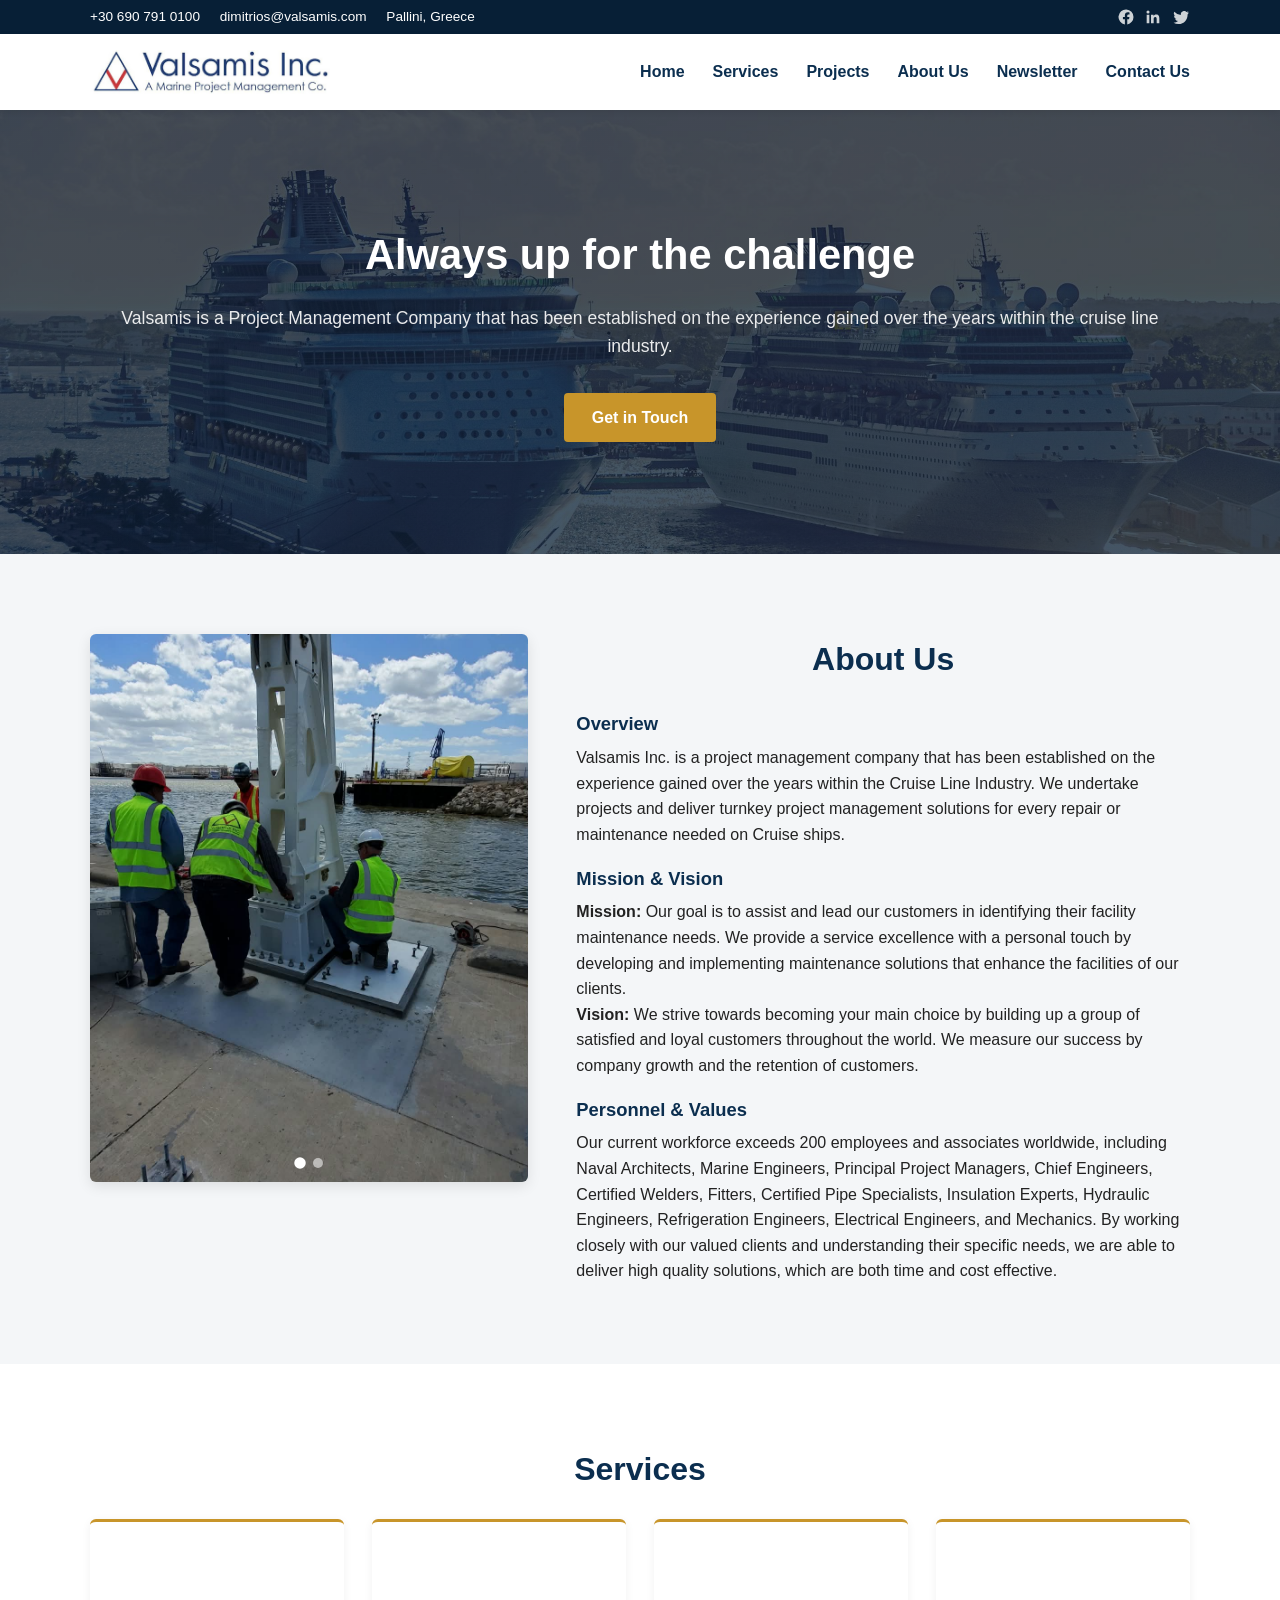
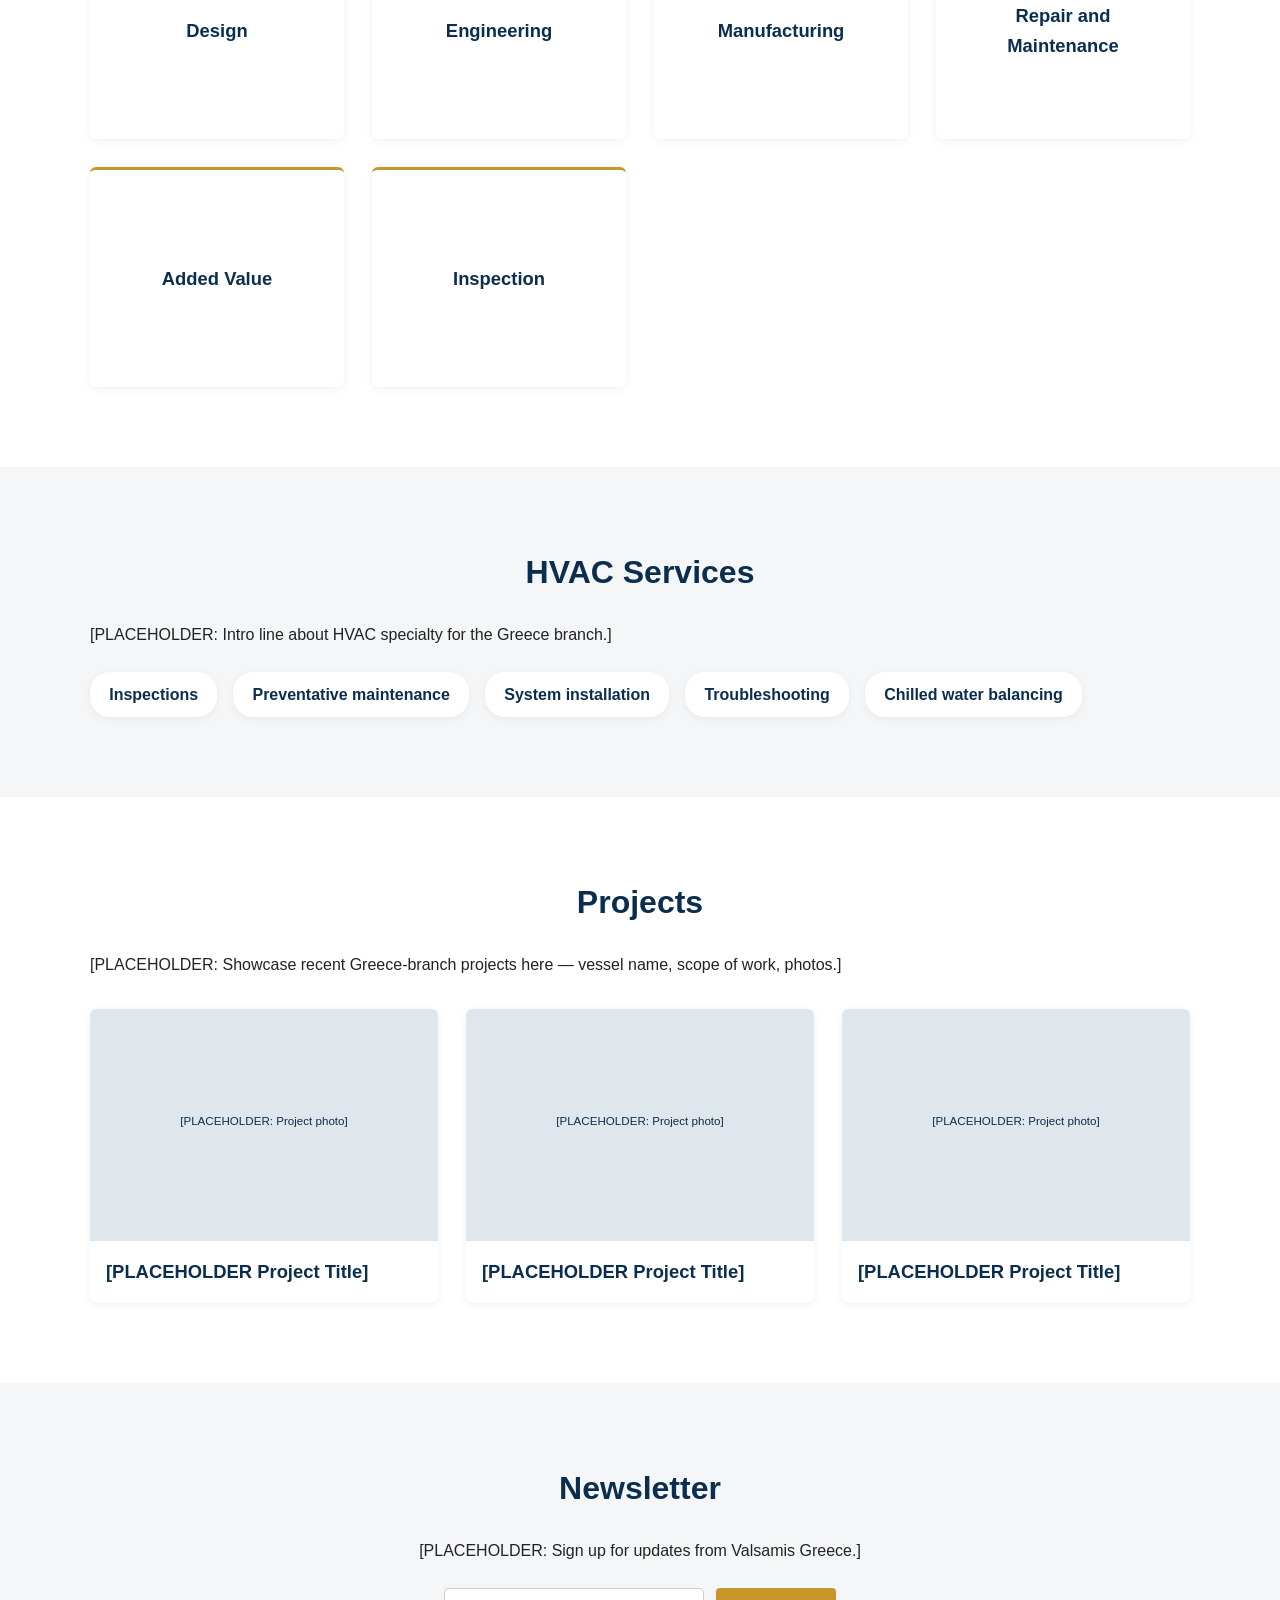
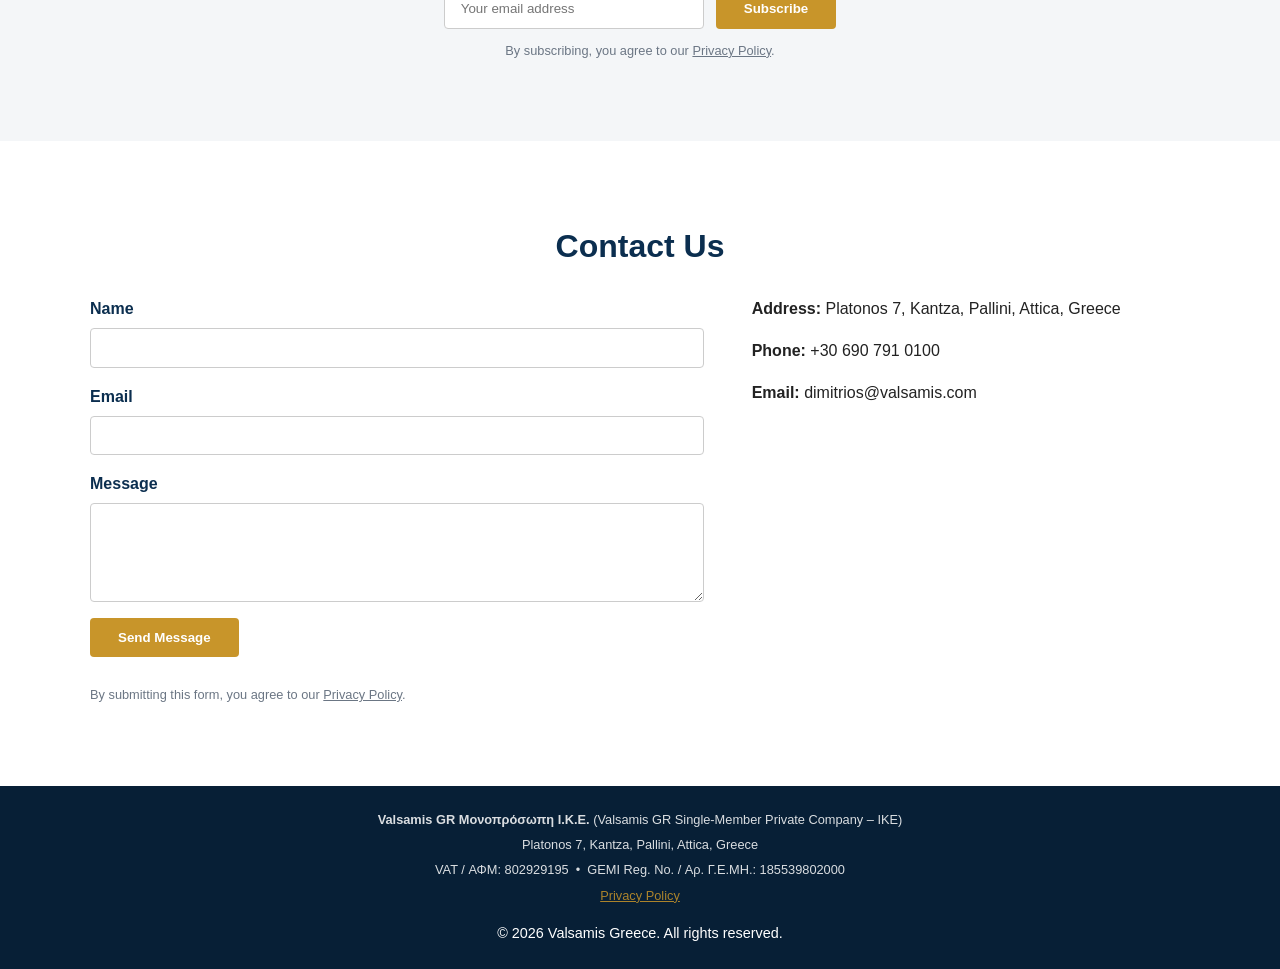
==== commit 828f43f9: "Add flip animation to service cards with real descriptions from valsamis.com" ====
--- a/index.html
+++ b/index.html
@@ -87,29 +87,65 @@
     <div class="container">
       <h2>Services</h2>
       <div class="service-grid">
-        <div class="service-card">
-          <h3>Design</h3>
-          <p>Pre-execution evaluation and risk reduction.</p>
-        </div>
-        <div class="service-card">
-          <h3>Engineering</h3>
-          <p>Qualified global team expertise.</p>
-        </div>
-        <div class="service-card">
-          <h3>Manufacturing</h3>
-          <p>Equipment-equipped workshop services.</p>
-        </div>
-        <div class="service-card">
-          <h3>Repair and Maintenance</h3>
-          <p>Customized turnkey plans backed by an experienced workforce.</p>
-        </div>
-        <div class="service-card">
-          <h3>Added Value</h3>
-          <p>Logistics and outsourcing partnership support.</p>
-        </div>
-        <div class="service-card">
-          <h3>Inspection</h3>
-          <p>Technical anomaly detection through experienced engineers.</p>
+        <div class="service-card" tabindex="0">
+          <div class="service-card-inner">
+            <div class="service-card-front">
+              <h3>Design</h3>
+            </div>
+            <div class="service-card-back">
+              <p>Valsamis has a team of Engineers ready to design and evaluate the project before the execution, improving the quality of the work, reduce risks as well as costs.</p>
+            </div>
+          </div>
+        </div>
+        <div class="service-card" tabindex="0">
+          <div class="service-card-inner">
+            <div class="service-card-front">
+              <h3>Engineering</h3>
+            </div>
+            <div class="service-card-back">
+              <p>Our worldwide team of engineers is highly qualified to overtake any project assigned, assuring the best results and customer satisfaction.</p>
+            </div>
+          </div>
+        </div>
+        <div class="service-card" tabindex="0">
+          <div class="service-card-inner">
+            <div class="service-card-front">
+              <h3>Manufacturing</h3>
+            </div>
+            <div class="service-card-back">
+              <p>Our manufacturing workshop is implemented with the best machinery and tools. Our skilled team works with the best equipment to provide the best product to be delivered shortly where needed.</p>
+            </div>
+          </div>
+        </div>
+        <div class="service-card" tabindex="0">
+          <div class="service-card-inner">
+            <div class="service-card-front">
+              <h3>Repair and Maintenance</h3>
+            </div>
+            <div class="service-card-back">
+              <p>We provide our clients with customized turnkey maintenance plans, installations and equipment service as well as consulting and training services. Our squads are able to perform any quality repairs on board of the vessels, our present workforce exceeds 200 permanent and associates worldwide.</p>
+            </div>
+          </div>
+        </div>
+        <div class="service-card" tabindex="0">
+          <div class="service-card-inner">
+            <div class="service-card-front">
+              <h3>Added Value</h3>
+            </div>
+            <div class="service-card-back">
+              <p>As a compliment of our services we offer an outstanding Logistics service around the world without restrictions. Also we work with many certified and trusting Outsourcing companies which have been our partners for many years and ensure the quality of our final product.</p>
+            </div>
+          </div>
+        </div>
+        <div class="service-card" tabindex="0">
+          <div class="service-card-inner">
+            <div class="service-card-front">
+              <h3>Inspection</h3>
+            </div>
+            <div class="service-card-back">
+              <p>Valsamis global network of qualified and experienced engineers have the keen eye to detect technical, condition and operational anomalies as they determine an asset's true value based on actual condition.</p>
+            </div>
+          </div>
         </div>
       </div>
     </div>
--- a/assets/css/styles.css
+++ b/assets/css/styles.css
@@ -185,11 +185,49 @@
   gap: 1.75rem;
 }
 .service-card {
+  height: 220px;
+  perspective: 1000px;
+  cursor: pointer;
+}
+.service-card-inner {
+  position: relative;
+  width: 100%;
+  height: 100%;
+  transition: transform 0.6s ease;
+  transform-style: preserve-3d;
+}
+.service-card:hover .service-card-inner,
+.service-card.flipped .service-card-inner,
+.service-card:focus-visible .service-card-inner {
+  transform: rotateY(180deg);
+}
+.service-card-front,
+.service-card-back {
+  position: absolute;
+  inset: 0;
+  backface-visibility: hidden;
+  border-radius: 6px;
+  padding: 1.75rem;
+  box-shadow: 0 2px 10px rgba(0,0,0,0.06);
+  display: flex;
+  align-items: center;
+  justify-content: center;
+  text-align: center;
+}
+.service-card-front {
   background: var(--white);
   border-top: 3px solid var(--gold);
-  padding: 1.75rem;
-  border-radius: 6px;
-  box-shadow: 0 2px 10px rgba(0,0,0,0.06);
+}
+.service-card-front h3 { margin: 0; }
+.service-card-back {
+  background: var(--navy);
+  color: var(--white);
+  transform: rotateY(180deg);
+  overflow-y: auto;
+}
+.service-card-back p {
+  font-size: 0.85rem;
+  line-height: 1.5;
 }
 
 /* HVAC */
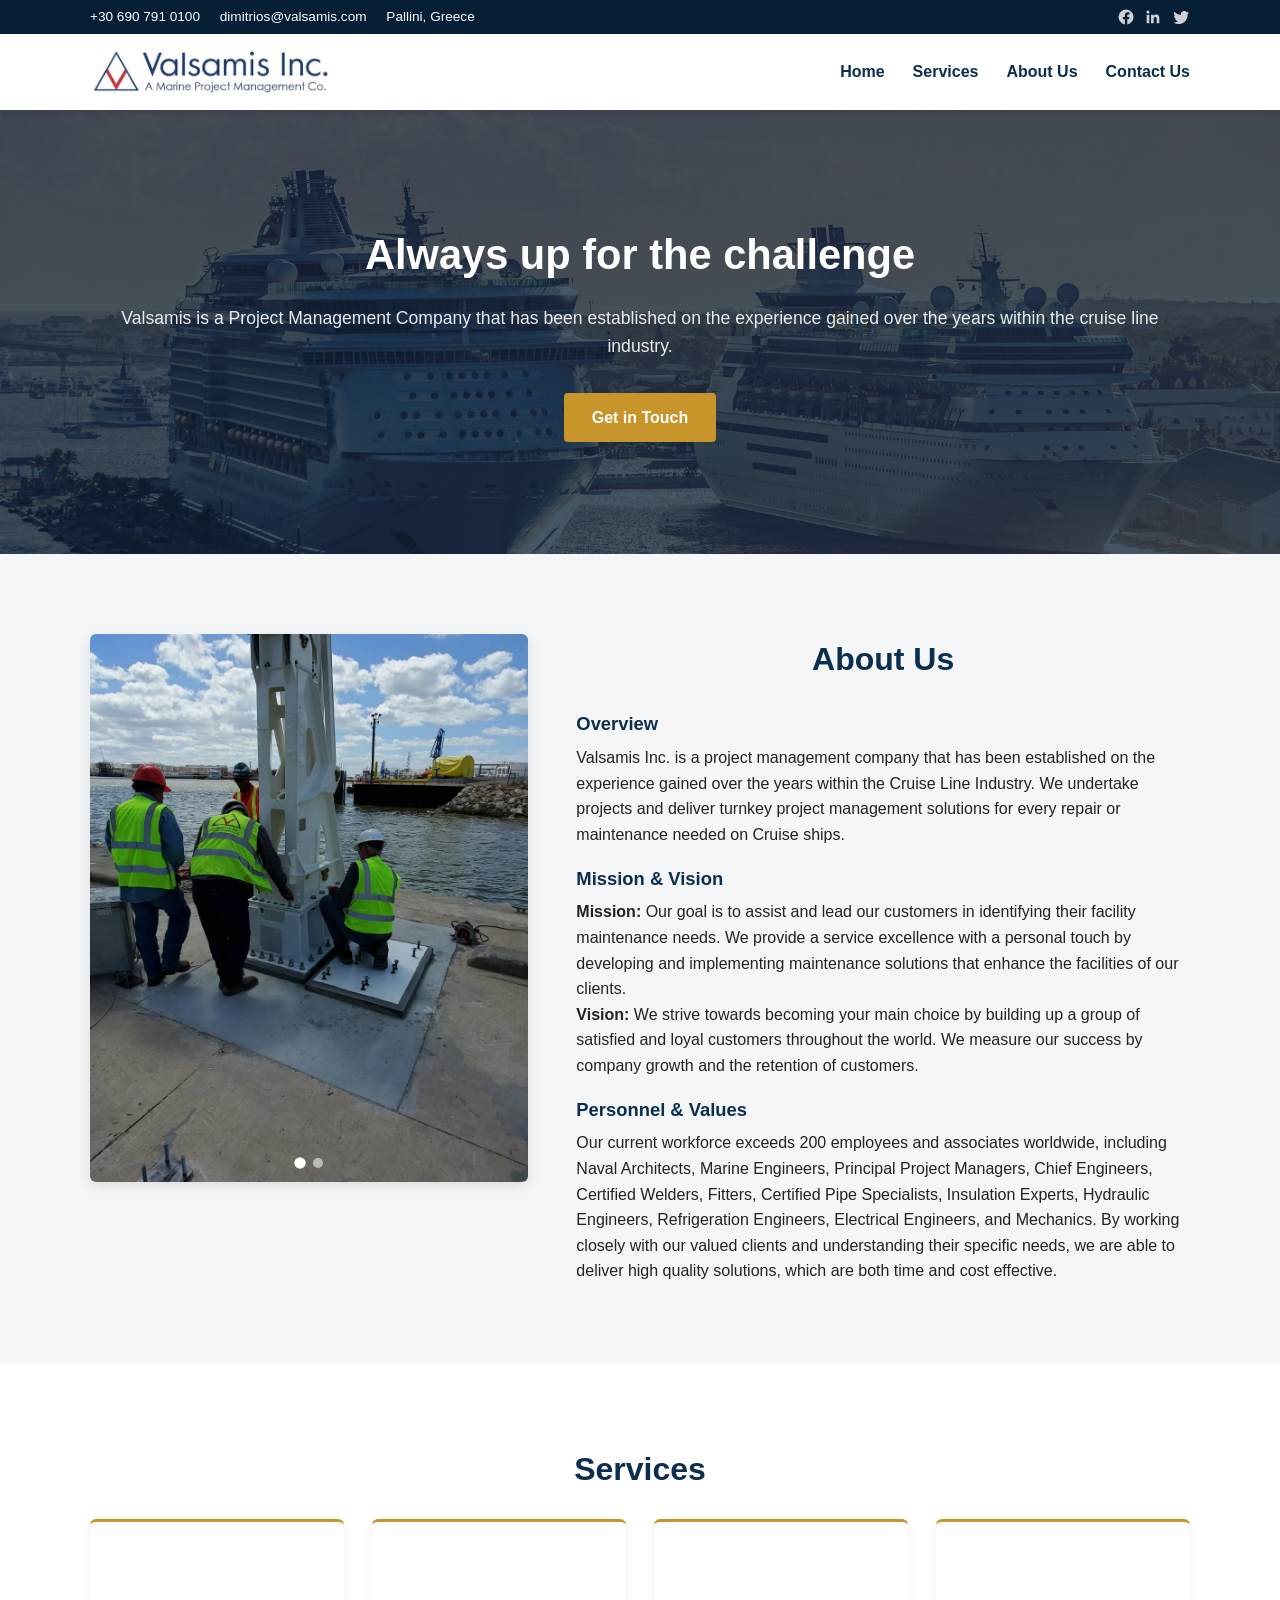
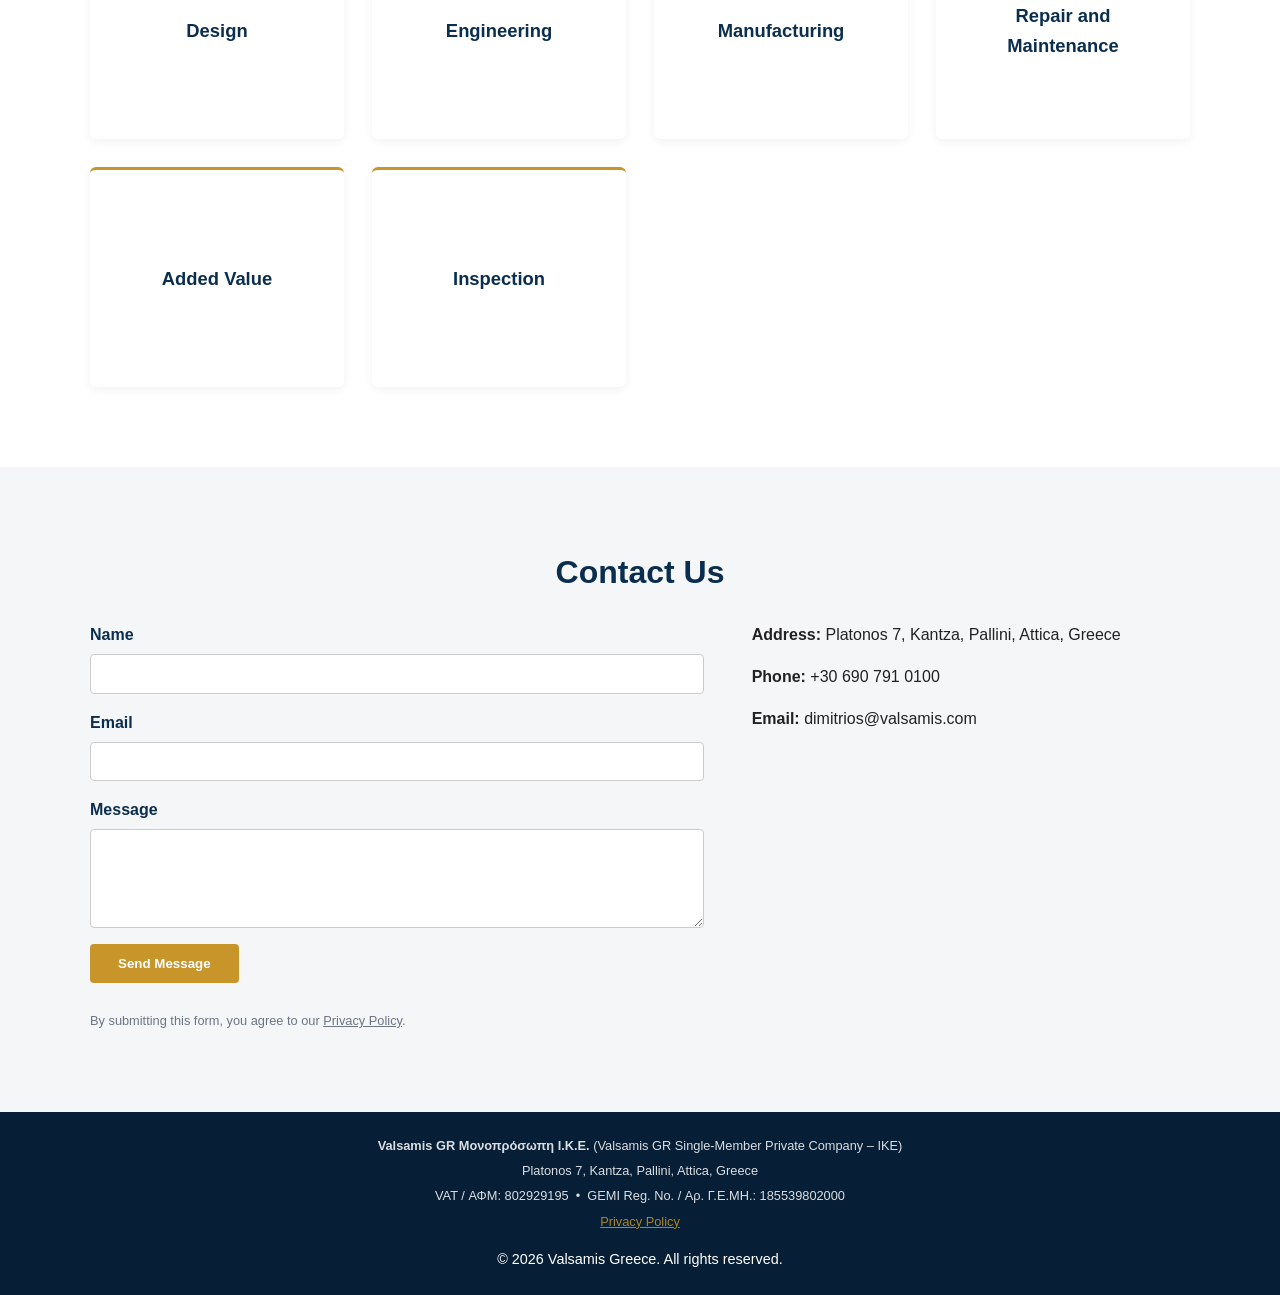
==== commit efe2d6d7: "Remove incomplete placeholder sections (HVAC, Projects, Newsletter) from live site" ====
--- a/index.html
+++ b/index.html
@@ -43,9 +43,7 @@
       <nav class="main-nav" id="mainNav">
         <a href="#home">Home</a>
         <a href="#services">Services</a>
-        <a href="#projects">Projects</a>
         <a href="#about">About Us</a>
-        <a href="#newsletter">Newsletter</a>
         <a href="#contact">Contact Us</a>
       </nav>
     </div>
@@ -151,56 +149,6 @@
     </div>
   </section>
 
-  <!-- HVAC -->
-  <section class="section hvac">
-    <div class="container">
-      <h2>HVAC Services</h2>
-      <p>[PLACEHOLDER: Intro line about HVAC specialty for the Greece branch.]</p>
-      <ul class="hvac-list">
-        <li>Inspections</li>
-        <li>Preventative maintenance</li>
-        <li>System installation</li>
-        <li>Troubleshooting</li>
-        <li>Chilled water balancing</li>
-      </ul>
-    </div>
-  </section>
-
-  <!-- Projects -->
-  <section id="projects" class="section projects">
-    <div class="container">
-      <h2>Projects</h2>
-      <p>[PLACEHOLDER: Showcase recent Greece-branch projects here — vessel name, scope of work, photos.]</p>
-      <div class="project-grid">
-        <div class="project-card">
-          <img src="assets/img/project-placeholder.svg" alt="[PLACEHOLDER project photo]">
-          <h3>[PLACEHOLDER Project Title]</h3>
-        </div>
-        <div class="project-card">
-          <img src="assets/img/project-placeholder.svg" alt="[PLACEHOLDER project photo]">
-          <h3>[PLACEHOLDER Project Title]</h3>
-        </div>
-        <div class="project-card">
-          <img src="assets/img/project-placeholder.svg" alt="[PLACEHOLDER project photo]">
-          <h3>[PLACEHOLDER Project Title]</h3>
-        </div>
-      </div>
-    </div>
-  </section>
-
-  <!-- Newsletter -->
-  <section id="newsletter" class="section newsletter">
-    <div class="container newsletter-inner">
-      <h2>Newsletter</h2>
-      <p>[PLACEHOLDER: Sign up for updates from Valsamis Greece.]</p>
-      <form class="newsletter-form" action="[PLACEHOLDER: form endpoint]" method="POST">
-        <input type="email" name="email" placeholder="Your email address" required>
-        <button type="submit" class="btn">Subscribe</button>
-      </form>
-      <p class="form-consent">By subscribing, you agree to our <a href="privacy.html">Privacy Policy</a>.</p>
-    </div>
-  </section>
-
   <!-- Contact -->
   <section id="contact" class="section contact">
     <div class="container contact-inner">
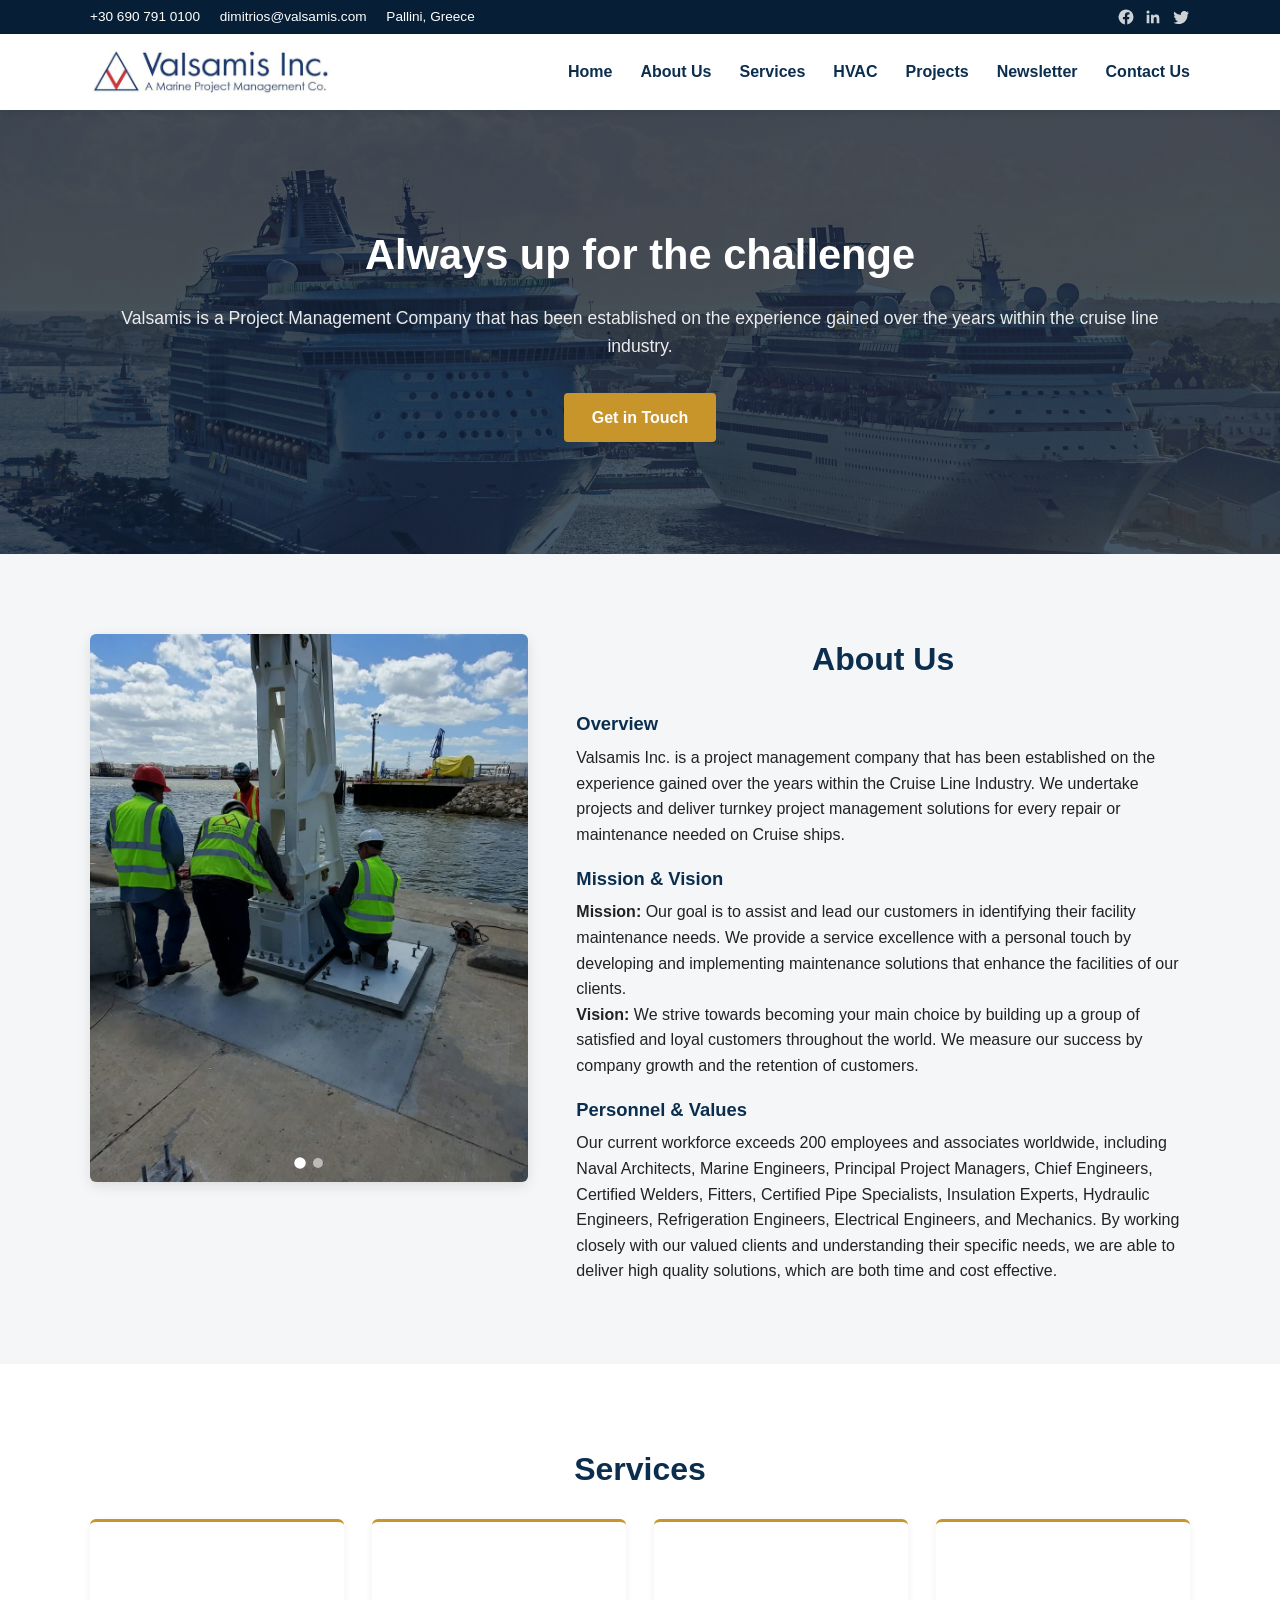
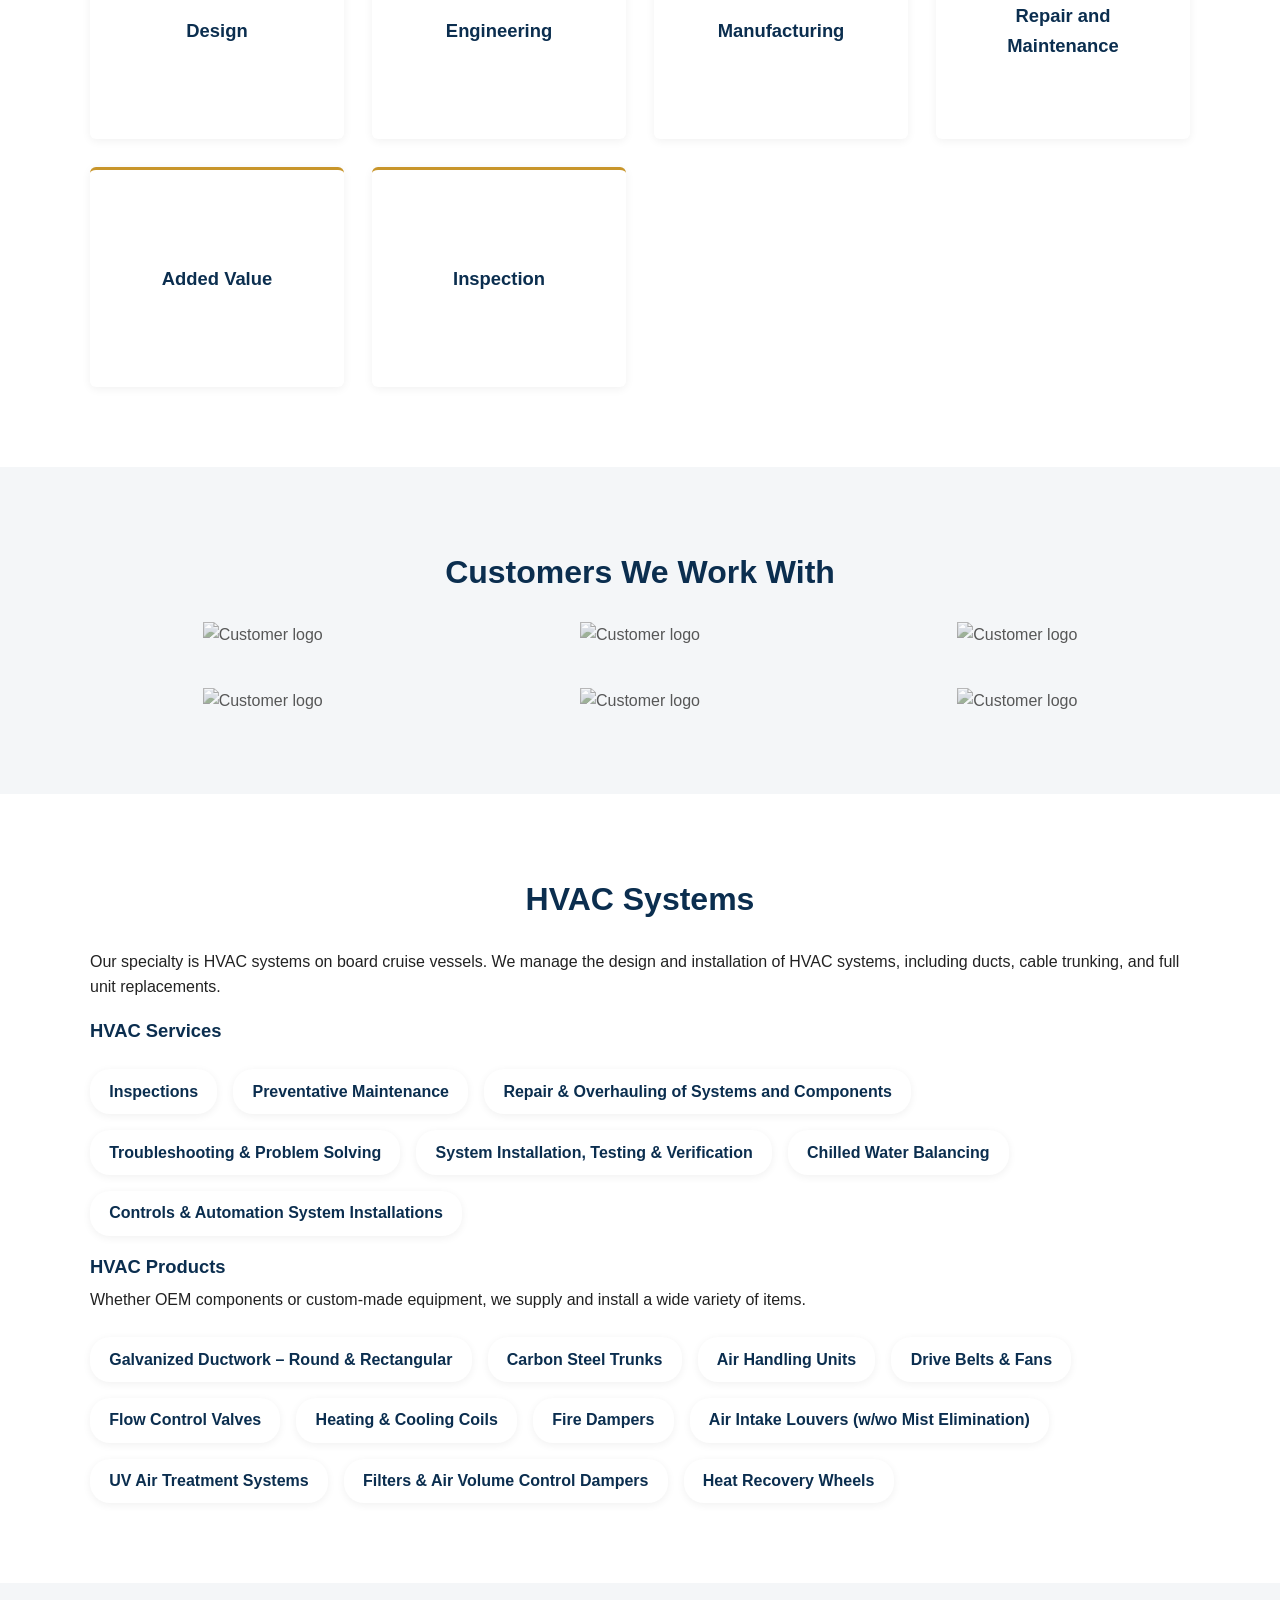
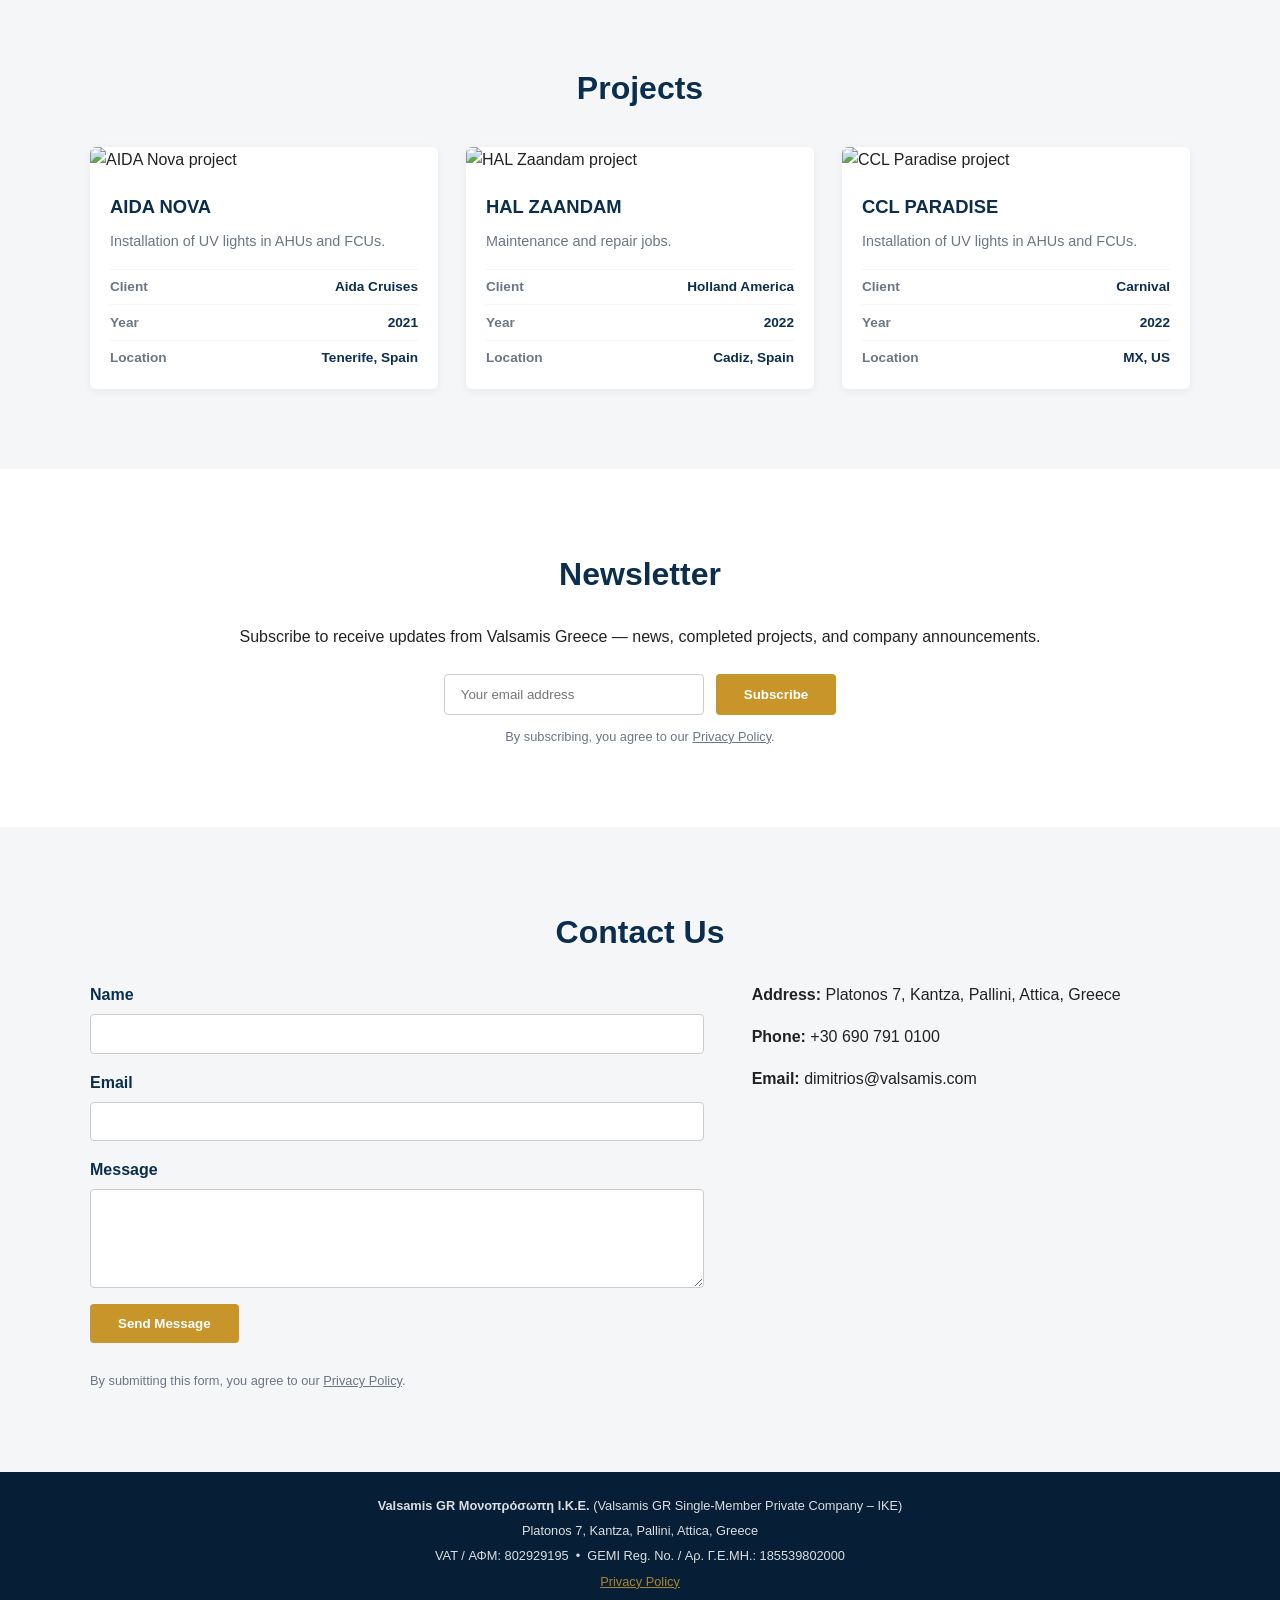
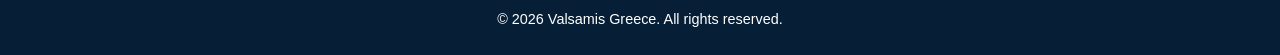
==== commit 384876d6: "Add HVAC, Customers, Projects, Newsletter sections" ====
--- a/index.html
+++ b/index.html
@@ -1,12 +1,15 @@
 <!DOCTYPE html>
 <html lang="en">
+
 <head>
   <meta charset="UTF-8">
   <meta name="viewport" content="width=device-width, initial-scale=1.0">
   <title>Valsamis Greece | Project Management Company</title>
-  <meta name="description" content="Valsamis Greece - turnkey project management for cruise ship repair, maintenance, and engineering.">
+  <meta name="description"
+    content="Valsamis Greece - turnkey project management for cruise ship repair, maintenance, and engineering.">
   <link rel="stylesheet" href="assets/css/styles.css">
 </head>
+
 <body>
 
   <!-- Top info bar -->
@@ -19,13 +22,22 @@
       </div>
       <div class="topbar-social">
         <a href="https://www.facebook.com/valsamisinc/" target="_blank" rel="noopener" aria-label="Facebook">
-          <svg viewBox="0 0 24 24" width="18" height="18" fill="currentColor" aria-hidden="true"><path d="M22 12a10 10 0 1 0-11.5 9.87v-6.98H7.9V12h2.6V9.8c0-2.57 1.53-4 3.87-4 1.12 0 2.3.2 2.3.2v2.5h-1.3c-1.28 0-1.68.8-1.68 1.62V12h2.85l-.46 2.89h-2.39v6.98A10 10 0 0 0 22 12Z"/></svg>
+          <svg viewBox="0 0 24 24" width="18" height="18" fill="currentColor" aria-hidden="true">
+            <path
+              d="M22 12a10 10 0 1 0-11.5 9.87v-6.98H7.9V12h2.6V9.8c0-2.57 1.53-4 3.87-4 1.12 0 2.3.2 2.3.2v2.5h-1.3c-1.28 0-1.68.8-1.68 1.62V12h2.85l-.46 2.89h-2.39v6.98A10 10 0 0 0 22 12Z" />
+          </svg>
         </a>
         <a href="https://pe.linkedin.com/company/valsamis" target="_blank" rel="noopener" aria-label="LinkedIn">
-          <svg viewBox="0 0 24 24" width="18" height="18" fill="currentColor" aria-hidden="true"><path d="M20.45 20.45h-3.55v-5.57c0-1.33-.02-3.03-1.85-3.03-1.85 0-2.14 1.45-2.14 2.94v5.66H9.36V9h3.41v1.56h.05c.47-.9 1.63-1.85 3.36-1.85 3.6 0 4.27 2.37 4.27 5.45v6.29zM5.34 7.43a2.06 2.06 0 1 1 0-4.12 2.06 2.06 0 0 1 0 4.12zM7.12 20.45H3.56V9h3.56v11.45z"/></svg>
+          <svg viewBox="0 0 24 24" width="18" height="18" fill="currentColor" aria-hidden="true">
+            <path
+              d="M20.45 20.45h-3.55v-5.57c0-1.33-.02-3.03-1.85-3.03-1.85 0-2.14 1.45-2.14 2.94v5.66H9.36V9h3.41v1.56h.05c.47-.9 1.63-1.85 3.36-1.85 3.6 0 4.27 2.37 4.27 5.45v6.29zM5.34 7.43a2.06 2.06 0 1 1 0-4.12 2.06 2.06 0 0 1 0 4.12zM7.12 20.45H3.56V9h3.56v11.45z" />
+          </svg>
         </a>
         <a href="https://x.com/valsamisinc" target="_blank" rel="noopener" aria-label="Twitter">
-          <svg viewBox="0 0 24 24" width="18" height="18" fill="currentColor" aria-hidden="true"><path d="M22.46 6c-.77.35-1.6.58-2.46.69a4.3 4.3 0 0 0 1.88-2.37 8.59 8.59 0 0 1-2.72 1.04 4.28 4.28 0 0 0-7.29 3.9A12.14 12.14 0 0 1 3.16 4.9a4.28 4.28 0 0 0 1.32 5.71 4.25 4.25 0 0 1-1.94-.54v.05a4.28 4.28 0 0 0 3.43 4.2 4.3 4.3 0 0 1-1.93.07 4.28 4.28 0 0 0 4 2.97A8.6 8.6 0 0 1 2 19.54a12.13 12.13 0 0 0 6.57 1.92c7.88 0 12.2-6.53 12.2-12.2 0-.19 0-.37-.01-.56A8.7 8.7 0 0 0 22.46 6Z"/></svg>
+          <svg viewBox="0 0 24 24" width="18" height="18" fill="currentColor" aria-hidden="true">
+            <path
+              d="M22.46 6c-.77.35-1.6.58-2.46.69a4.3 4.3 0 0 0 1.88-2.37 8.59 8.59 0 0 1-2.72 1.04 4.28 4.28 0 0 0-7.29 3.9A12.14 12.14 0 0 1 3.16 4.9a4.28 4.28 0 0 0 1.32 5.71 4.25 4.25 0 0 1-1.94-.54v.05a4.28 4.28 0 0 0 3.43 4.2 4.3 4.3 0 0 1-1.93.07 4.28 4.28 0 0 0 4 2.97A8.6 8.6 0 0 1 2 19.54a12.13 12.13 0 0 0 6.57 1.92c7.88 0 12.2-6.53 12.2-12.2 0-.19 0-.37-.01-.56A8.7 8.7 0 0 0 22.46 6Z" />
+          </svg>
         </a>
       </div>
     </div>
@@ -42,8 +54,11 @@
       </button>
       <nav class="main-nav" id="mainNav">
         <a href="#home">Home</a>
+        <a href="#about">About Us</a>
         <a href="#services">Services</a>
-        <a href="#about">About Us</a>
+        <a href="#hvac">HVAC</a>
+        <a href="#projects">Projects</a>
+        <a href="#newsletter">Newsletter</a>
         <a href="#contact">Contact Us</a>
       </nav>
     </div>
@@ -53,7 +68,8 @@
   <section id="home" class="hero">
     <div class="container hero-inner">
       <h1>Always up for the challenge</h1>
-      <p>Valsamis is a Project Management Company that has been established on the experience gained over the years within the cruise line industry.</p>
+      <p>Valsamis is a Project Management Company that has been established on the experience gained over the years
+        within the cruise line industry.</p>
       <a href="#contact" class="btn">Get in Touch</a>
     </div>
   </section>
@@ -68,14 +84,24 @@
         <h2>About Us</h2>
 
         <h3>Overview</h3>
-        <p>Valsamis Inc. is a project management company that has been established on the experience gained over the years within the Cruise Line Industry. We undertake projects and deliver turnkey project management solutions for every repair or maintenance needed on Cruise ships.</p>
+        <p>Valsamis Inc. is a project management company that has been established on the experience gained over the
+          years within the Cruise Line Industry. We undertake projects and deliver turnkey project management solutions
+          for every repair or maintenance needed on Cruise ships.</p>
 
         <h3>Mission &amp; Vision</h3>
-        <p><strong>Mission:</strong> Our goal is to assist and lead our customers in identifying their facility maintenance needs. We provide a service excellence with a personal touch by developing and implementing maintenance solutions that enhance the facilities of our clients.</p>
-        <p><strong>Vision:</strong> We strive towards becoming your main choice by building up a group of satisfied and loyal customers throughout the world. We measure our success by company growth and the retention of customers.</p>
+        <p><strong>Mission:</strong> Our goal is to assist and lead our customers in identifying their facility
+          maintenance needs. We provide a service excellence with a personal touch by developing and implementing
+          maintenance solutions that enhance the facilities of our clients.</p>
+        <p><strong>Vision:</strong> We strive towards becoming your main choice by building up a group of satisfied and
+          loyal customers throughout the world. We measure our success by company growth and the retention of customers.
+        </p>
 
         <h3>Personnel &amp; Values</h3>
-        <p>Our current workforce exceeds 200 employees and associates worldwide, including Naval Architects, Marine Engineers, Principal Project Managers, Chief Engineers, Certified Welders, Fitters, Certified Pipe Specialists, Insulation Experts, Hydraulic Engineers, Refrigeration Engineers, Electrical Engineers, and Mechanics. By working closely with our valued clients and understanding their specific needs, we are able to deliver high quality solutions, which are both time and cost effective.</p>
+        <p>Our current workforce exceeds 200 employees and associates worldwide, including Naval Architects, Marine
+          Engineers, Principal Project Managers, Chief Engineers, Certified Welders, Fitters, Certified Pipe
+          Specialists, Insulation Experts, Hydraulic Engineers, Refrigeration Engineers, Electrical Engineers, and
+          Mechanics. By working closely with our valued clients and understanding their specific needs, we are able to
+          deliver high quality solutions, which are both time and cost effective.</p>
       </div>
     </div>
   </section>
@@ -91,7 +117,8 @@
               <h3>Design</h3>
             </div>
             <div class="service-card-back">
-              <p>Valsamis has a team of Engineers ready to design and evaluate the project before the execution, improving the quality of the work, reduce risks as well as costs.</p>
+              <p>Valsamis has a team of Engineers ready to design and evaluate the project before the execution,
+                improving the quality of the work, reduce risks as well as costs.</p>
             </div>
           </div>
         </div>
@@ -101,7 +128,8 @@
               <h3>Engineering</h3>
             </div>
             <div class="service-card-back">
-              <p>Our worldwide team of engineers is highly qualified to overtake any project assigned, assuring the best results and customer satisfaction.</p>
+              <p>Our worldwide team of engineers is highly qualified to overtake any project assigned, assuring the best
+                results and customer satisfaction.</p>
             </div>
           </div>
         </div>
@@ -111,7 +139,8 @@
               <h3>Manufacturing</h3>
             </div>
             <div class="service-card-back">
-              <p>Our manufacturing workshop is implemented with the best machinery and tools. Our skilled team works with the best equipment to provide the best product to be delivered shortly where needed.</p>
+              <p>Our manufacturing workshop is implemented with the best machinery and tools. Our skilled team works
+                with the best equipment to provide the best product to be delivered shortly where needed.</p>
             </div>
           </div>
         </div>
@@ -121,7 +150,9 @@
               <h3>Repair and Maintenance</h3>
             </div>
             <div class="service-card-back">
-              <p>We provide our clients with customized turnkey maintenance plans, installations and equipment service as well as consulting and training services. Our squads are able to perform any quality repairs on board of the vessels, our present workforce exceeds 200 permanent and associates worldwide.</p>
+              <p>We provide our clients with customized turnkey maintenance plans, installations and equipment service
+                as well as consulting and training services. Our squads are able to perform any quality repairs on board
+                of the vessels, our present workforce exceeds 200 permanent and associates worldwide.</p>
             </div>
           </div>
         </div>
@@ -131,7 +162,9 @@
               <h3>Added Value</h3>
             </div>
             <div class="service-card-back">
-              <p>As a compliment of our services we offer an outstanding Logistics service around the world without restrictions. Also we work with many certified and trusting Outsourcing companies which have been our partners for many years and ensure the quality of our final product.</p>
+              <p>As a compliment of our services we offer an outstanding Logistics service around the world without
+                restrictions. Also we work with many certified and trusting Outsourcing companies which have been our
+                partners for many years and ensure the quality of our final product.</p>
             </div>
           </div>
         </div>
@@ -141,11 +174,156 @@
               <h3>Inspection</h3>
             </div>
             <div class="service-card-back">
-              <p>Valsamis global network of qualified and experienced engineers have the keen eye to detect technical, condition and operational anomalies as they determine an asset's true value based on actual condition.</p>
-            </div>
-          </div>
-        </div>
-      </div>
+              <p>Valsamis global network of qualified and experienced engineers have the keen eye to detect technical,
+                condition and operational anomalies as they determine an asset's true value based on actual condition.
+              </p>
+            </div>
+          </div>
+        </div>
+      </div>
+    </div>
+  </section>
+
+  <!-- Customers -->
+  <section id="customers" class="section customers">
+    <div class="container">
+      <h2>Customers We Work With</h2>
+      <div class="logo-grid">
+        <img src="assets/img/customers/logo-1.png" alt="Customer logo" loading="lazy">
+        <img src="assets/img/customers/logo-2.png" alt="Customer logo" loading="lazy">
+        <img src="assets/img/customers/logo-3.png" alt="Customer logo" loading="lazy">
+        <img src="assets/img/customers/logo-4.png" alt="Customer logo" loading="lazy">
+        <img src="assets/img/customers/logo-5.png" alt="Customer logo" loading="lazy">
+        <img src="assets/img/customers/logo-6.png" alt="Customer logo" loading="lazy">
+      </div>
+    </div>
+  </section>
+
+  <!-- HVAC -->
+  <section id="hvac" class="section hvac">
+    <div class="container">
+      <h2>HVAC Systems</h2>
+      <p>Our specialty is HVAC systems on board cruise vessels. We manage the design and installation of HVAC systems,
+        including ducts, cable trunking, and full unit replacements.</p>
+
+      <h3>HVAC Services</h3>
+      <ul class="hvac-list">
+        <li>Inspections</li>
+        <li>Preventative Maintenance</li>
+        <li>Repair &amp; Overhauling of Systems and Components</li>
+        <li>Troubleshooting &amp; Problem Solving</li>
+        <li>System Installation, Testing &amp; Verification</li>
+        <li>Chilled Water Balancing</li>
+        <li>Controls &amp; Automation System Installations</li>
+      </ul>
+
+      <h3>HVAC Products</h3>
+      <p>Whether OEM components or custom-made equipment, we supply and install a wide variety of items.</p>
+      <ul class="hvac-list">
+        <li>Galvanized Ductwork &ndash; Round &amp; Rectangular</li>
+        <li>Carbon Steel Trunks</li>
+        <li>Air Handling Units</li>
+        <li>Drive Belts &amp; Fans</li>
+        <li>Flow Control Valves</li>
+        <li>Heating &amp; Cooling Coils</li>
+        <li>Fire Dampers</li>
+        <li>Air Intake Louvers (w/wo Mist Elimination)</li>
+        <li>UV Air Treatment Systems</li>
+        <li>Filters &amp; Air Volume Control Dampers</li>
+        <li>Heat Recovery Wheels</li>
+      </ul>
+    </div>
+  </section>
+
+  <!-- Projects -->
+  <section id="projects" class="section projects">
+    <div class="container">
+      <h2>Projects</h2>
+      <div class="project-grid">
+        <div class="project-card">
+          <img src="assets/img/projects/aida-nova.jpg" alt="AIDA Nova project">
+          <div class="project-card-body">
+            <h3>AIDA NOVA</h3>
+            <p class="project-desc">Installation of UV lights in AHUs and FCUs.</p>
+            <dl class="project-meta">
+              <div>
+                <dt>Client</dt>
+                <dd>Aida Cruises</dd>
+              </div>
+              <div>
+                <dt>Year</dt>
+                <dd>2021</dd>
+              </div>
+              <div>
+                <dt>Location</dt>
+                <dd>Tenerife, Spain</dd>
+              </div>
+            </dl>
+          </div>
+        </div>
+
+        <div class="project-card">
+          <img src="assets/img/projects/hal-zaandam.jpg" alt="HAL Zaandam project">
+          <div class="project-card-body">
+            <h3>HAL ZAANDAM</h3>
+            <p class="project-desc">Maintenance and repair jobs.</p>
+            <dl class="project-meta">
+              <div>
+                <dt>Client</dt>
+                <dd>Holland America</dd>
+              </div>
+              <div>
+                <dt>Year</dt>
+                <dd>2022</dd>
+              </div>
+              <div>
+                <dt>Location</dt>
+                <dd>Cadiz, Spain</dd>
+              </div>
+            </dl>
+          </div>
+        </div>
+
+        <div class="project-card">
+          <img src="assets/img/projects/ccl-paradise.jpg" alt="CCL Paradise project">
+          <div class="project-card-body">
+            <h3>CCL PARADISE</h3>
+            <p class="project-desc">Installation of UV lights in AHUs and FCUs.</p>
+            <dl class="project-meta">
+              <div>
+                <dt>Client</dt>
+                <dd>Carnival</dd>
+              </div>
+              <div>
+                <dt>Year</dt>
+                <dd>2022</dd>
+              </div>
+              <div>
+                <dt>Location</dt>
+                <dd>MX, US</dd>
+              </div>
+            </dl>
+          </div>
+        </div>
+      </div>
+    </div>
+  </section>
+
+  <!-- Newsletter -->
+  <section id="newsletter" class="section newsletter">
+    <div class="container newsletter-inner">
+      <h2>Newsletter</h2>
+      <p>Subscribe to receive updates from Valsamis Greece &mdash; news, completed projects, and company announcements.
+      </p>
+      <form class="newsletter-form" name="newsletter" method="POST" data-netlify="true" netlify-honeypot="bot-field">
+        <input type="hidden" name="form-name" value="newsletter">
+        <p class="hidden" style="display:none;">
+          <label>Don&rsquo;t fill this out: <input name="bot-field"></label>
+        </p>
+        <input type="email" name="email" placeholder="Your email address" required>
+        <button type="submit" class="btn">Subscribe</button>
+      </form>
+      <p class="form-consent">By subscribing, you agree to our <a href="privacy.html">Privacy Policy</a>.</p>
     </div>
   </section>
 
@@ -154,7 +332,12 @@
     <div class="container contact-inner">
       <h2>Contact Us</h2>
       <div class="contact-grid">
-        <form class="contact-form" action="[PLACEHOLDER: form endpoint]" method="POST">
+        <form class="contact-form" name="contact" method="POST" data-netlify="true" netlify-honeypot="bot-field"
+          action="/thank-you.html">
+          <input type="hidden" name="form-name" value="contact">
+          <p class="hidden" style="display:none;">
+            <label>Don&rsquo;t fill this out: <input name="bot-field"></label>
+          </p>
           <label>Name
             <input type="text" name="name" required>
           </label>
@@ -165,7 +348,8 @@
             <textarea name="message" rows="5" required></textarea>
           </label>
           <button type="submit" class="btn">Send Message</button>
-          <p class="form-consent">By submitting this form, you agree to our <a href="privacy.html">Privacy Policy</a>.</p>
+          <p class="form-consent">By submitting this form, you agree to our <a href="privacy.html">Privacy Policy</a>.
+          </p>
         </form>
         <div class="contact-info">
           <p><strong>Address:</strong> Platonos 7, Kantza, Pallini, Attica, Greece</p>
@@ -191,4 +375,5 @@
 
   <script src="assets/js/script.js"></script>
 </body>
-</html>
+
+</html>
--- a/assets/css/styles.css
+++ b/assets/css/styles.css
@@ -261,7 +261,66 @@
   box-shadow: 0 2px 10px rgba(0,0,0,0.06);
 }
 .project-card img { width: 100%; display: block; }
-.project-card h3 { padding: 1rem; margin: 0; }
+
+.project-card-body {
+  padding: 1.25rem;
+}
+.project-card-body h3 {
+  margin: 0 0 0.5rem;
+}
+.project-desc {
+  font-size: 0.9rem;
+  color: var(--gray-mid);
+  margin-bottom: 1rem;
+}
+.project-meta {
+  display: flex;
+  flex-direction: column;
+  gap: 0.4rem;
+}
+.project-meta div {
+  display: flex;
+  justify-content: space-between;
+  font-size: 0.85rem;
+  border-top: 1px solid var(--gray-light);
+  padding-top: 0.4rem;
+}
+.project-meta dt {
+  color: var(--gray-mid);
+  font-weight: 600;
+}
+.project-meta dd {
+  color: var(--navy);
+  font-weight: 600;
+  text-align: right;
+}
+
+/* Customers */
+.logo-grid {
+  display: grid;
+  grid-template-columns: repeat(3, 1fr);
+  gap: 2.5rem 2rem;
+  align-items: center;
+  justify-items: center;
+  margin-top: 1rem;
+}
+.logo-grid img {
+  max-width: 140px;
+  max-height: 70px;
+  object-fit: contain;
+  filter: grayscale(70%);
+  opacity: 0.75;
+  transition: filter 0.25s ease, opacity 0.25s ease, transform 0.25s ease;
+}
+.logo-grid img:hover {
+  filter: grayscale(25%);
+  opacity: 0.95;
+  transform: scale(1.04);
+}
+
+@media (max-width: 700px) {
+  .logo-grid { grid-template-columns: repeat(2, 1fr); }
+}
 
 /* Newsletter */
 .newsletter-inner { text-align: center; }
@@ -355,4 +414,4 @@
     box-shadow: 0 6px 10px rgba(0,0,0,0.08);
   }
   .main-nav.open { display: flex; }
-}
+}
